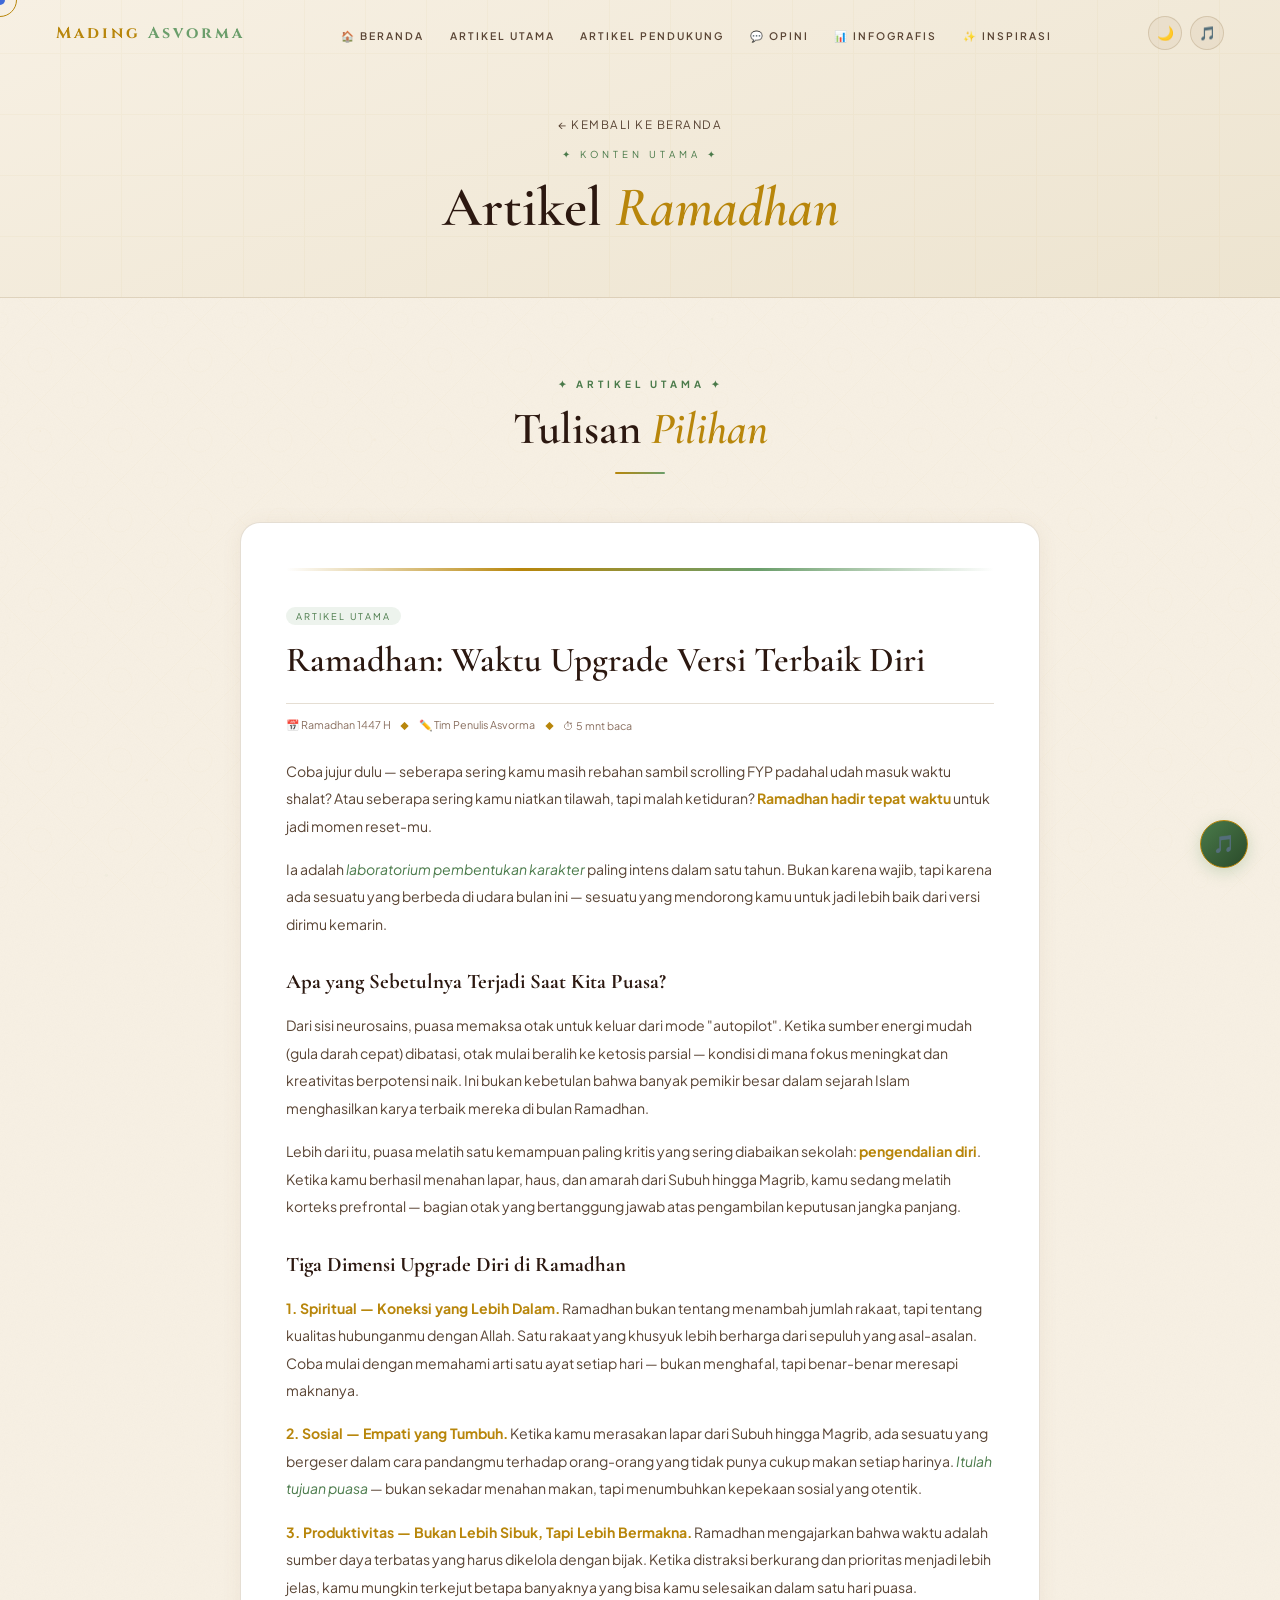
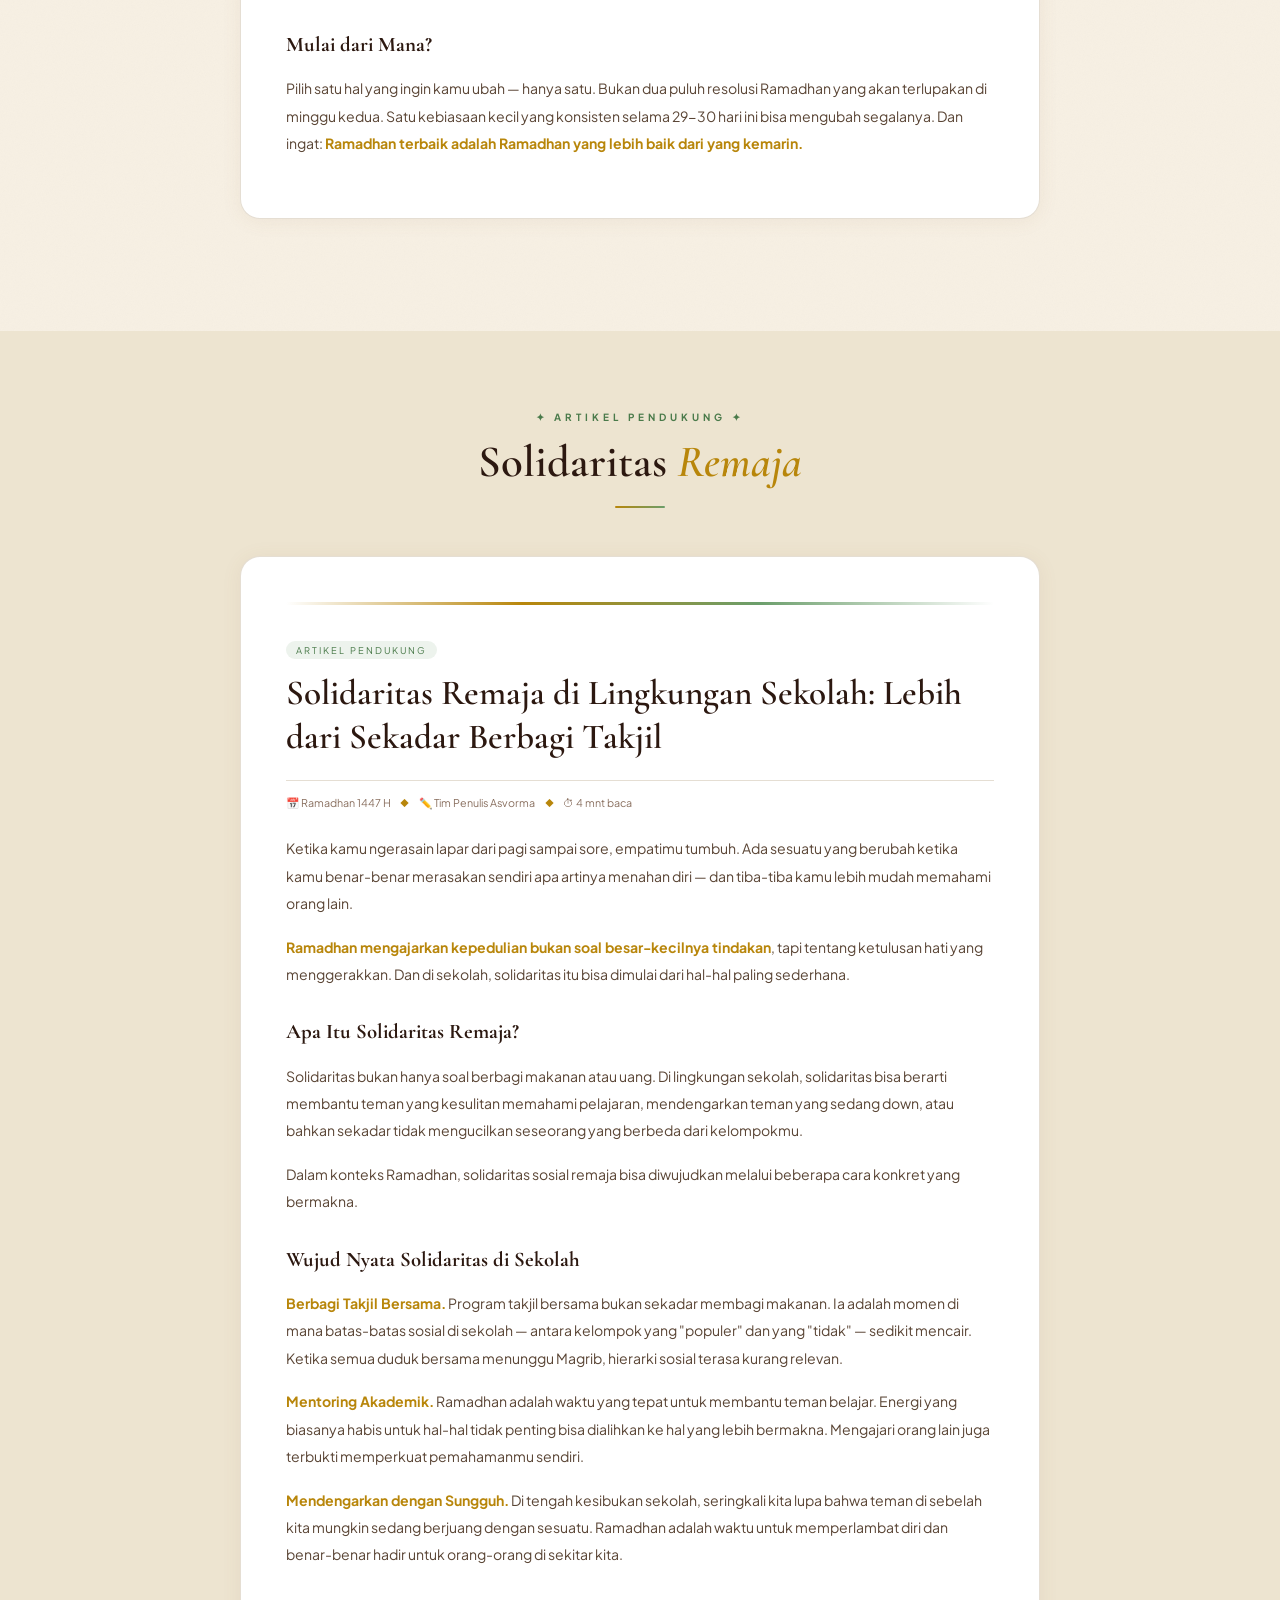
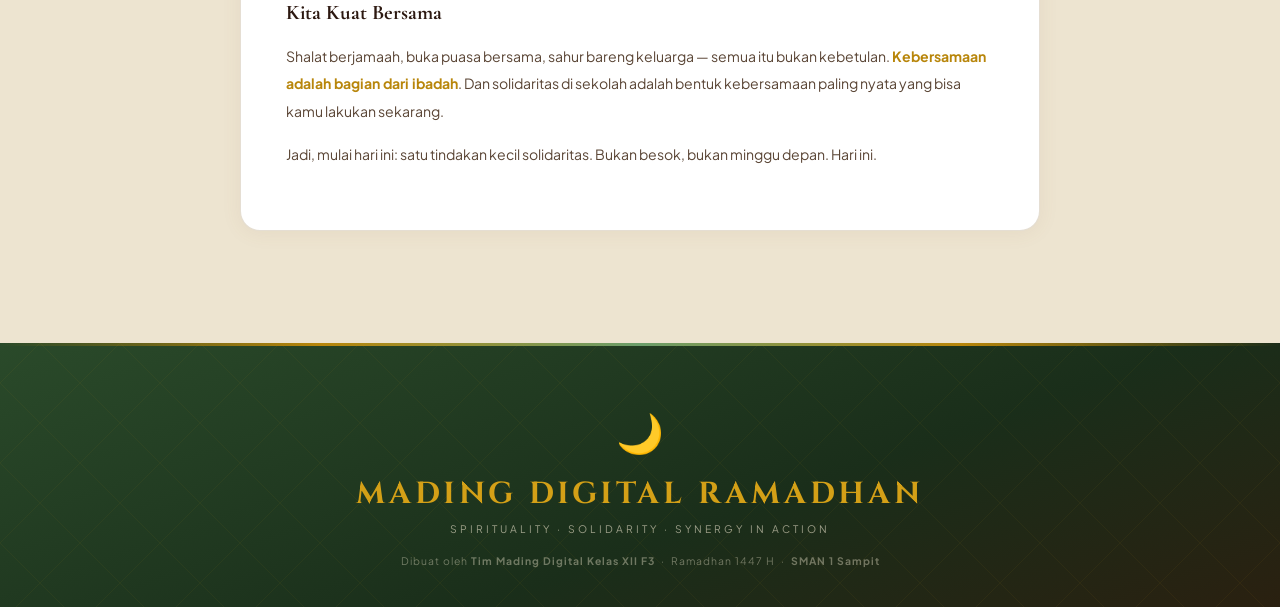
==== pages/artikel.html @ b428a741 "first commit" ====
<!DOCTYPE html>
<html lang="id" data-theme="light">
<head>
  <meta charset="UTF-8"/>
  <meta name="viewport" content="width=device-width, initial-scale=1.0"/>
  <title>Artikel — Mading Digital Ramadhan 1447 H</title>
  <link rel="preconnect" href="https://fonts.googleapis.com">
  <link href="https://fonts.googleapis.com/css2?family=Cormorant+Garamond:ital,wght@0,300;0,400;0,600;0,700;1,300;1,400&family=Cinzel:wght@400;600;700&family=Plus+Jakarta+Sans:wght@300;400;500;600;700;800&family=Scheherazade+New:wght@400;700&display=swap" rel="stylesheet">
  <link rel="stylesheet" href="../assets/css/style.css">
</head>
<body>

<div id="progress-bar"></div>
<div class="cursor" id="cursor"></div>
<div class="cursor-ring" id="cursorRing"></div>
<canvas id="bg-canvas"></canvas>
<div id="pattern-overlay"></div>

<!-- NAVBAR -->
<nav id="navbar">
  <a href="../index.html" class="nav-logo">Mading<span> Asvorma</span></a>
  <ul class="nav-links" id="navLinks">
    <li><a href="../index.html">🏠 Beranda</a></li>
    <li><a href="#artikel-utama">Artikel Utama</a></li>
    <li><a href="#pendukung">Artikel Pendukung</a></li>
    <li><a href="opini.html">💬 Opini</a></li>
    <li><a href="infografis-karya.html">📊 Infografis</a></li>
    <li><a href="inspirasi.html">✨ Inspirasi</a></li>
  </ul>
  <div class="nav-right">
    <button class="nav-btn" id="themeBtn" title="Toggle tema">🌙</button>
    <button class="nav-btn" id="audioNavBtn" title="Toggle audio">🎵</button>
    <button class="ham" id="hamBtn" title="Menu" aria-label="Toggle menu">
      <span></span><span></span><span></span>
    </button>
  </div>
</nav>

<!-- PAGE HERO -->
<div class="page-hero">
  <div class="page-hero-geo"></div>
  <a class="back-btn rv" href="../index.html">← Kembali ke Beranda</a>
  <span class="page-hero-tag">✦ Konten Utama ✦</span>
  <h1 class="page-hero-title">Artikel <em>Ramadhan</em></h1>
</div>

<!-- ARTIKEL UTAMA -->
<section id="artikel-utama">
  <div class="sc">
    <div class="sh rv"><span class="se">✦ Artikel Utama ✦</span><h2 class="st">Tulisan <em>Pilihan</em></h2><div class="sl2"></div></div>
    <div class="art-full rv">
      <span class="art-tag">Artikel Utama</span>
      <h2>Ramadhan: Waktu Upgrade Versi Terbaik Diri</h2>
      <div class="art-meta">
        <span>📅 Ramadhan 1447 H</span>
        <span class="dot">◆</span>
        <span>✏️ Tim Penulis Asvorma</span>
        <span class="dot">◆</span>
        <span>⏱ 5 mnt baca</span>
      </div>
      <div class="art-content">
        <p>Coba jujur dulu — seberapa sering kamu masih rebahan sambil scrolling FYP padahal udah masuk waktu shalat? Atau seberapa sering kamu niatkan tilawah, tapi malah ketiduran? <strong>Ramadhan hadir tepat waktu</strong> untuk jadi momen reset-mu.</p>
        <p>Ia adalah <em>laboratorium pembentukan karakter</em> paling intens dalam satu tahun. Bukan karena wajib, tapi karena ada sesuatu yang berbeda di udara bulan ini — sesuatu yang mendorong kamu untuk jadi lebih baik dari versi dirimu kemarin.</p>
        <h3>Apa yang Sebetulnya Terjadi Saat Kita Puasa?</h3>
        <p>Dari sisi neurosains, puasa memaksa otak untuk keluar dari mode "autopilot". Ketika sumber energi mudah (gula darah cepat) dibatasi, otak mulai beralih ke ketosis parsial — kondisi di mana fokus meningkat dan kreativitas berpotensi naik. Ini bukan kebetulan bahwa banyak pemikir besar dalam sejarah Islam menghasilkan karya terbaik mereka di bulan Ramadhan.</p>
        <p>Lebih dari itu, puasa melatih satu kemampuan paling kritis yang sering diabaikan sekolah: <strong>pengendalian diri</strong>. Ketika kamu berhasil menahan lapar, haus, dan amarah dari Subuh hingga Magrib, kamu sedang melatih korteks prefrontal — bagian otak yang bertanggung jawab atas pengambilan keputusan jangka panjang.</p>
        <h3>Tiga Dimensi Upgrade Diri di Ramadhan</h3>
        <p><strong>1. Spiritual — Koneksi yang Lebih Dalam.</strong> Ramadhan bukan tentang menambah jumlah rakaat, tapi tentang kualitas hubunganmu dengan Allah. Satu rakaat yang khusyuk lebih berharga dari sepuluh yang asal-asalan. Coba mulai dengan memahami arti satu ayat setiap hari — bukan menghafal, tapi benar-benar meresapi maknanya.</p>
        <p><strong>2. Sosial — Empati yang Tumbuh.</strong> Ketika kamu merasakan lapar dari Subuh hingga Magrib, ada sesuatu yang bergeser dalam cara pandangmu terhadap orang-orang yang tidak punya cukup makan setiap harinya. <em>Itulah tujuan puasa</em> — bukan sekadar menahan makan, tapi menumbuhkan kepekaan sosial yang otentik.</p>
        <p><strong>3. Produktivitas — Bukan Lebih Sibuk, Tapi Lebih Bermakna.</strong> Ramadhan mengajarkan bahwa waktu adalah sumber daya terbatas yang harus dikelola dengan bijak. Ketika distraksi berkurang dan prioritas menjadi lebih jelas, kamu mungkin terkejut betapa banyaknya yang bisa kamu selesaikan dalam satu hari puasa.</p>
        <h3>Mulai dari Mana?</h3>
        <p>Pilih satu hal yang ingin kamu ubah — hanya satu. Bukan dua puluh resolusi Ramadhan yang akan terlupakan di minggu kedua. Satu kebiasaan kecil yang konsisten selama 29-30 hari ini bisa mengubah segalanya. Dan ingat: <strong>Ramadhan terbaik adalah Ramadhan yang lebih baik dari yang kemarin.</strong></p>
      </div>
    </div>
  </div>
</section>

<!-- ARTIKEL PENDUKUNG -->
<section id="pendukung" style="background:var(--bg2);">
  <div class="sc">
    <div class="sh rv"><span class="se">✦ Artikel Pendukung ✦</span><h2 class="st">Solidaritas <em>Remaja</em></h2><div class="sl2"></div></div>
    <div class="art-full rv">
      <span class="art-tag">Artikel Pendukung</span>
      <h2>Solidaritas Remaja di Lingkungan Sekolah: Lebih dari Sekadar Berbagi Takjil</h2>
      <div class="art-meta">
        <span>📅 Ramadhan 1447 H</span>
        <span class="dot">◆</span>
        <span>✏️ Tim Penulis Asvorma</span>
        <span class="dot">◆</span>
        <span>⏱ 4 mnt baca</span>
      </div>
      <div class="art-content">
        <p>Ketika kamu ngerasain lapar dari pagi sampai sore, empatimu tumbuh. Ada sesuatu yang berubah ketika kamu benar-benar merasakan sendiri apa artinya menahan diri — dan tiba-tiba kamu lebih mudah memahami orang lain.</p>
        <p><strong>Ramadhan mengajarkan kepedulian bukan soal besar-kecilnya tindakan</strong>, tapi tentang ketulusan hati yang menggerakkan. Dan di sekolah, solidaritas itu bisa dimulai dari hal-hal paling sederhana.</p>
        <h3>Apa Itu Solidaritas Remaja?</h3>
        <p>Solidaritas bukan hanya soal berbagi makanan atau uang. Di lingkungan sekolah, solidaritas bisa berarti membantu teman yang kesulitan memahami pelajaran, mendengarkan teman yang sedang down, atau bahkan sekadar tidak mengucilkan seseorang yang berbeda dari kelompokmu.</p>
        <p>Dalam konteks Ramadhan, solidaritas sosial remaja bisa diwujudkan melalui beberapa cara konkret yang bermakna.</p>
        <h3>Wujud Nyata Solidaritas di Sekolah</h3>
        <p><strong>Berbagi Takjil Bersama.</strong> Program takjil bersama bukan sekadar membagi makanan. Ia adalah momen di mana batas-batas sosial di sekolah — antara kelompok yang "populer" dan yang "tidak" — sedikit mencair. Ketika semua duduk bersama menunggu Magrib, hierarki sosial terasa kurang relevan.</p>
        <p><strong>Mentoring Akademik.</strong> Ramadhan adalah waktu yang tepat untuk membantu teman belajar. Energi yang biasanya habis untuk hal-hal tidak penting bisa dialihkan ke hal yang lebih bermakna. Mengajari orang lain juga terbukti memperkuat pemahamanmu sendiri.</p>
        <p><strong>Mendengarkan dengan Sungguh.</strong> Di tengah kesibukan sekolah, seringkali kita lupa bahwa teman di sebelah kita mungkin sedang berjuang dengan sesuatu. Ramadhan adalah waktu untuk memperlambat diri dan benar-benar hadir untuk orang-orang di sekitar kita.</p>
        <h3>Kita Kuat Bersama</h3>
        <p>Shalat berjamaah, buka puasa bersama, sahur bareng keluarga — semua itu bukan kebetulan. <strong>Kebersamaan adalah bagian dari ibadah</strong>. Dan solidaritas di sekolah adalah bentuk kebersamaan paling nyata yang bisa kamu lakukan sekarang.</p>
        <p>Jadi, mulai hari ini: satu tindakan kecil solidaritas. Bukan besok, bukan minggu depan. Hari ini.</p>
      </div>
    </div>
  </div>
</section>

<!-- FOOTER -->
<footer>
  <div class="ft-geo"></div>
  <span class="ft-moon">🌙</span>
  <div class="ft-title">MADING DIGITAL RAMADHAN</div>
  <p class="ft-tag">Spirituality · Solidarity · Synergy in Action</p>
  <div class="ft-credits">Dibuat oleh <strong>Tim Mading Digital Kelas XII F3</strong> &nbsp;·&nbsp; Ramadhan 1447 H &nbsp;·&nbsp; <strong>SMAN 1 Sampit</strong></div>
</footer>

<div id="yt-hidden" style="display:none;width:1px;height:1px;position:fixed;bottom:0;left:0;pointer-events:none;"></div>
<button class="afab" id="audioFab" title="Toggle audio">🎵</button>
<script src="../assets/js/main.js"></script>
</body>
</html>
---- assets/css/style.css ----
:root{
      --sage-deep:#2a4a2a;--sage-mid:#4a7a4a;--sage:#6b9e6b;
      --gold:#b8860b;--gold-bright:#d4a017;--gold-light:#e8c85a;
      --bg:#f7f0e3;--bg2:#ede4d0;--bg3:#e0d4bc;
      --surface:rgba(139,107,58,0.07);--surface2:rgba(90,122,90,0.08);
      --text:#2c1810;--text-muted:#5a4535;--text-dim:#8a7060;
      --border:rgba(139,107,58,0.22);
      --gg:0 4px 32px rgba(184,134,11,0.18);
      --gt:0 4px 32px rgba(90,122,90,0.18);
      --ease:cubic-bezier(0.16,1,0.3,1);
      /* keep teal vars mapped to sage for compatibility */
      --teal-deep:#2a4a2a;--teal-mid:#4a7a4a;--teal:#6b9e6b;
    }
    [data-theme="dark"]{
      --sage-deep:#0a2e35;--sage-mid:#0d6e78;--sage:#14b8a6;
      --gold:#c9a84c;--gold-bright:#f0c040;--gold-light:#f0c040;
      --bg:#050e12;--bg2:#081419;--bg3:#0d1f24;
      --surface:rgba(13,110,120,0.08);--surface2:rgba(201,168,76,0.07);
      --text:#e8f4f5;--text-muted:#7ab8c0;--text-dim:#4a8a94;
      --border:rgba(201,168,76,0.18);
      --gg:0 0 40px rgba(201,168,76,0.25);
      --gt:0 0 40px rgba(20,184,166,0.25);
      --teal-deep:#0a2e35;--teal-mid:#0d6e78;--teal:#14b8a6;
    }
    *,*::before,*::after{margin:0;padding:0;box-sizing:border-box;}
    html{scroll-behavior:smooth;}
    body{
      font-family:'Plus Jakarta Sans',sans-serif;
      background:var(--bg);
      color:var(--text);
      overflow-x:hidden;
      transition:background .4s,color .4s;
      cursor:none;
      background-image:
        url("data:image/svg+xml,%3Csvg xmlns='http://www.w3.org/2000/svg' width='400' height='400'%3E%3Cfilter id='n'%3E%3CfeTurbulence type='fractalNoise' baseFrequency='0.9' numOctaves='4' stitchTiles='stitch'/%3E%3CfeColorMatrix type='saturate' values='0'/%3E%3C/filter%3E%3Crect width='400' height='400' filter='url(%23n)' opacity='0.035'/%3E%3C/svg%3E");
    }
    [data-theme="dark"] body{
      background-image: url("data:image/svg+xml,%3Csvg xmlns='http://www.w3.org/2000/svg' width='400' height='400'%3E%3Cfilter id='n'%3E%3CfeTurbulence type='fractalNoise' baseFrequency='0.9' numOctaves='4' stitchTiles='stitch'/%3E%3CfeColorMatrix type='saturate' values='0'/%3E%3C/filter%3E%3Crect width='400' height='400' filter='url(%23n)' opacity='0.025'/%3E%3C/svg%3E");
    }
    ::-webkit-scrollbar{width:5px;}
    ::-webkit-scrollbar-track{background:var(--bg2);}
    ::-webkit-scrollbar-thumb{background:var(--gold);border-radius:3px;}

    /* PROGRESS BAR */
    #progress-bar{position:fixed;top:0;left:0;height:3px;background:linear-gradient(90deg,var(--teal),var(--gold));z-index:10000;width:0%;transition:width .1s;}

    /* HAMBURGER */
    .ham{display:none;flex-direction:column;gap:5px;cursor:pointer;padding:4px;background:none;border:none;}
    .ham span{display:block;width:22px;height:2px;background:var(--gold);border-radius:2px;transition:all .3s;}
    .ham.open span:nth-child(1){transform:translateY(7px) rotate(45deg);}
    .ham.open span:nth-child(2){opacity:0;}
    .ham.open span:nth-child(3){transform:translateY(-7px) rotate(-45deg);}
    @media(max-width:900px){
      .nav-links{display:none;position:fixed;top:60px;left:0;right:0;background:rgba(5,14,18,0.97);backdrop-filter:blur(20px);flex-direction:column;padding:1.5rem;gap:.5rem;border-bottom:1px solid var(--border);z-index:999;}
      .nav-links.open{display:flex;}
      .nav-links a{font-size:.75rem;padding:.5rem 0;border-bottom:1px solid rgba(201,168,76,.08);}
      .ham{display:flex;}
      nav{padding:1rem 1.5rem;}
    }

    /* CURSOR */
    .cursor{position:fixed;width:10px;height:10px;background:var(--gold);border-radius:50%;pointer-events:none;z-index:9999;transform:translate(-50%,-50%);transition:width .3s,height .3s;mix-blend-mode:difference;}
    .cursor-ring{position:fixed;width:34px;height:34px;border:1.5px solid var(--gold);border-radius:50%;pointer-events:none;z-index:9998;transform:translate(-50%,-50%);transition:left .1s ease-out,top .1s ease-out,width .3s,height .3s;}

    /* CANVAS & MOSQUE BG */
    #bg-canvas{position:fixed;top:0;left:0;width:100%;height:100%;pointer-events:none;z-index:0;opacity:.18;}
    [data-theme="dark"] #bg-canvas{opacity:.4;}
    #mosque-bg{position:fixed;inset:0;z-index:0;pointer-events:none;overflow:hidden;}
    #mosque-bg svg{position:absolute;bottom:-2%;left:50%;transform:translateX(-50%);width:120%;min-width:1000px;opacity:.06;filter:blur(6px) saturate(.4);}
    [data-theme="dark"] #mosque-bg svg{opacity:.07;filter:blur(10px) saturate(.5);}

    /* ISLAMIC PATTERN OVERLAY */
    #pattern-overlay{position:fixed;inset:0;z-index:0;pointer-events:none;opacity:.025;background-image:url("data:image/svg+xml,%3Csvg xmlns='http://www.w3.org/2000/svg' width='80' height='80'%3E%3Cpath d='M40 0 L80 40 L40 80 L0 40Z' fill='none' stroke='%23b8860b' stroke-width='.8'/%3E%3Ccircle cx='40' cy='40' r='12' fill='none' stroke='%23b8860b' stroke-width='.6'/%3E%3Ccircle cx='0' cy='0' r='8' fill='none' stroke='%23b8860b' stroke-width='.5'/%3E%3Ccircle cx='80' cy='0' r='8' fill='none' stroke='%23b8860b' stroke-width='.5'/%3E%3Ccircle cx='0' cy='80' r='8' fill='none' stroke='%23b8860b' stroke-width='.5'/%3E%3Ccircle cx='80' cy='80' r='8' fill='none' stroke='%23b8860b' stroke-width='.5'/%3E%3C/svg%3E");}
    [data-theme="dark"] #pattern-overlay{opacity:.015;}

    /* NAV */
    nav{position:fixed;top:0;width:100%;z-index:1000;padding:1rem 3.5rem;display:flex;align-items:center;justify-content:space-between;transition:all .4s;border-bottom:1px solid transparent;}
    nav.scrolled{background:rgba(247,240,227,0.94);backdrop-filter:blur(20px);border-bottom-color:var(--border);box-shadow:0 2px 20px rgba(139,107,58,0.1);}
    [data-theme="dark"] nav.scrolled{background:rgba(5,14,18,0.92);box-shadow:none;}
    .nav-logo{font-family:'Cinzel',serif;font-size:1rem;font-weight:700;color:var(--gold);letter-spacing:3px;text-decoration:none;}
    .nav-logo span{color:var(--teal);}
    .nav-links{display:flex;gap:1.6rem;list-style:none;}
    .nav-links a{font-size:.65rem;font-weight:600;letter-spacing:2px;text-transform:uppercase;text-decoration:none;color:var(--text-muted);transition:color .3s;position:relative;}
    .nav-links a::after{content:'';position:absolute;bottom:-3px;left:0;width:0;height:1px;background:var(--gold);transition:width .3s;}
    .nav-links a:hover{color:var(--gold);}
    .nav-links a:hover::after{width:100%;}
    .nav-right{display:flex;gap:.5rem;}
    .nav-btn{background:var(--surface);border:1px solid var(--border);color:var(--text-muted);cursor:pointer;width:34px;height:34px;border-radius:50%;display:flex;align-items:center;justify-content:center;font-size:.85rem;transition:all .3s;}
    .nav-btn:hover{color:var(--gold);border-color:var(--gold);box-shadow:var(--gg);}

    /* HERO */
    #hero{position:relative;min-height:100vh;display:flex;align-items:center;justify-content:center;overflow:hidden;z-index:1;background:linear-gradient(160deg,#f7f0e3 0%,#f0e5cc 40%,#e8d8b8 100%);}
    [data-theme="dark"] #hero{background:none;}
    .geo-bg{position:absolute;inset:0;opacity:.04;background-image:repeating-linear-gradient(0deg,transparent,transparent 60px,var(--gold) 60px,var(--gold) 61px),repeating-linear-gradient(90deg,transparent,transparent 60px,var(--gold) 60px,var(--gold) 61px),repeating-linear-gradient(45deg,transparent,transparent 42px,var(--sage) 42px,var(--sage) 43px),repeating-linear-gradient(-45deg,transparent,transparent 42px,var(--sage) 42px,var(--sage) 43px);}
    .geo-ov{position:absolute;inset:0;background:radial-gradient(ellipse 80% 80% at 50% 50%,transparent 40%,var(--bg) 100%);}
    /* warm star-like bokeh for hero */
    .hero-glow{position:absolute;inset:0;background:radial-gradient(ellipse 60% 50% at 20% 30%,rgba(212,160,23,.08),transparent 60%),radial-gradient(ellipse 50% 60% at 80% 70%,rgba(107,158,107,.1),transparent 60%);}
    .lnt{position:absolute;pointer-events:none;animation:floatL 8s ease-in-out infinite;}
    .lnt:nth-child(1){left:6%;top:12%;}
    .lnt:nth-child(2){right:7%;top:16%;animation-delay:-2.5s;}
    .lnt:nth-child(3){left:17%;bottom:20%;animation-delay:-4.5s;scale:.6;}
    .lnt:nth-child(4){right:15%;bottom:26%;animation-delay:-6s;scale:.5;}
    @keyframes floatL{0%,100%{translate:0 0;rotate:-2deg;}50%{translate:0 -20px;rotate:2deg;}}
    .hero-c{text-align:center;position:relative;z-index:2;max-width:900px;padding:0 2rem;}
    .h-bismillah{font-family:'Scheherazade New',serif;font-size:2.4rem;color:var(--gold);opacity:.6;display:block;margin-bottom:1.2rem;animation:fD 1s .1s both;}
    .h-eye{font-size:.65rem;letter-spacing:5px;font-weight:600;text-transform:uppercase;color:var(--teal);margin-bottom:1rem;display:block;animation:fD 1s .25s both;}
    .h-title{font-family:'Cinzel',serif;font-size:clamp(3rem,9vw,7rem);font-weight:700;line-height:1;animation:fD 1s .4s both;display:block;}
    .shimmer{background:linear-gradient(90deg,var(--gold),var(--gold-bright),var(--teal),var(--gold));background-size:200% auto;-webkit-background-clip:text;background-clip:text;-webkit-text-fill-color:transparent;animation:shim 4s linear infinite;}
    @keyframes shim{from{background-position:200% center;}to{background-position:-200% center;}}
    .h-sub{font-family:'Cormorant Garamond',serif;font-style:italic;font-size:clamp(1rem,2.2vw,1.6rem);color:var(--text-muted);margin:1rem 0 1.6rem;animation:fD 1s .6s both;}
    .h-div{width:60px;height:1px;background:var(--gold);margin:0 auto 1.6rem;position:relative;animation:expW 1s .8s both;}
    .h-div::before,.h-div::after{content:'◆';position:absolute;top:50%;transform:translateY(-50%);color:var(--gold);font-size:.4rem;}
    .h-div::before{right:100%;margin-right:6px;}
    .h-div::after{left:100%;margin-left:6px;}
    @keyframes expW{from{width:0;}to{width:60px;}}
    .cd{display:flex;gap:1.2rem;justify-content:center;animation:fU 1s 1s both;}
    .cd-item{text-align:center;background:var(--surface);border:1px solid var(--border);border-radius:12px;padding:.9rem 1.4rem;min-width:76px;position:relative;overflow:hidden;transition:all .3s;}
    .cd-item::before{content:'';position:absolute;top:0;left:0;right:0;height:2px;background:linear-gradient(90deg,transparent,var(--gold),transparent);}
    .cd-item:hover{border-color:var(--gold);box-shadow:var(--gg);transform:translateY(-3px);}
    .cd-n{font-family:'Cinzel',serif;font-size:2rem;font-weight:700;color:var(--gold);display:block;line-height:1;}
    .cd-l{font-size:.55rem;letter-spacing:2px;text-transform:uppercase;color:var(--text-muted);margin-top:.3rem;display:block;}
    .scroll-h{position:absolute;bottom:2rem;left:50%;transform:translateX(-50%);display:flex;flex-direction:column;align-items:center;gap:.4rem;color:var(--text-dim);font-size:.55rem;letter-spacing:3px;text-transform:uppercase;animation:pulse 2.5s infinite;}
    .sl-line{width:1px;height:44px;background:linear-gradient(to bottom,var(--gold),transparent);animation:dL 2s infinite;}
    @keyframes dL{0%{transform:scaleY(0);transform-origin:top;}50%{transform:scaleY(1);transform-origin:top;}51%{transform:scaleY(1);transform-origin:bottom;}100%{transform:scaleY(0);transform-origin:bottom;}}
    @keyframes pulse{0%,100%{opacity:1;}50%{opacity:.3;}}

    /* TICKER */
    .ticker-wrap{overflow:hidden;border-top:1px solid var(--border);border-bottom:1px solid var(--border);background:linear-gradient(90deg,var(--bg2),var(--bg3),var(--bg2));padding:.65rem 0;position:relative;z-index:1;}
    .ticker-t{display:flex;gap:3rem;animation:tick 26s linear infinite;white-space:nowrap;}
    .ticker-i{font-size:.65rem;letter-spacing:3px;text-transform:uppercase;color:var(--gold);display:flex;align-items:center;gap:.7rem;}
    .ticker-i::before{content:'✦';color:var(--sage);}
    @keyframes tick{from{transform:translateX(0);}to{transform:translateX(-50%);}}

    /* SECTION BASE */
    section{position:relative;z-index:1;}
    .sc{max-width:1160px;margin:0 auto;padding:5rem 2rem;}
    .sh{text-align:center;margin-bottom:3rem;}
    .se{font-size:.62rem;letter-spacing:4px;text-transform:uppercase;color:var(--sage-mid);display:block;margin-bottom:.8rem;font-weight:700;}
    [data-theme="dark"] .se{color:var(--teal);}
    .st{font-family:'Cormorant Garamond',serif;font-size:clamp(1.8rem,3.5vw,2.8rem);font-weight:600;line-height:1.2;color:var(--text);}
    .st em{color:var(--gold);font-style:italic;}
    .sl2{width:50px;height:2px;background:linear-gradient(90deg,var(--gold),var(--sage));margin:1rem auto 0;border-radius:2px;}

    /* EDITORIAL */
    #editorial{background:var(--bg2);}
    .ed-card{max-width:740px;margin:0 auto;background:white;border:1px solid var(--border);border-radius:20px;padding:2.8rem;position:relative;overflow:hidden;box-shadow:0 4px 32px rgba(139,107,58,0.1);}
    [data-theme="dark"] .ed-card{background:var(--surface);}
    .ed-card::before{content:'';position:absolute;top:0;left:0;right:0;height:3px;background:linear-gradient(90deg,transparent,var(--gold),var(--sage),transparent);}
    .ed-arabic{font-family:'Scheherazade New',serif;font-size:1.9rem;color:var(--gold);opacity:.65;text-align:center;display:block;margin-bottom:1.4rem;}
    .ed-body{font-family:'Cormorant Garamond',serif;font-size:1.15rem;font-style:italic;line-height:1.9;color:var(--text-muted);text-align:center;}
    .ed-body strong{color:var(--gold);font-style:normal;}
    .ed-body em{color:var(--sage-mid);font-style:normal;}
    [data-theme="dark"] .ed-body em{color:var(--teal);}
    .ed-sig{text-align:right;margin-top:1.6rem;padding-top:1.1rem;border-top:1px solid var(--border);}
    .ed-sig span{font-size:.68rem;letter-spacing:2px;text-transform:uppercase;color:var(--text-dim);}
    .ed-sig strong{display:block;color:var(--gold);font-family:'Cinzel',serif;font-size:.82rem;margin-top:.3rem;}

    /* ARTICLES */
    #articles{background:var(--bg);}
    .art-layout{display:grid;grid-template-columns:1.6fr 1fr;gap:2rem;}
    .art-main{background:white;border:1px solid var(--border);border-radius:18px;overflow:hidden;transition:all .4s;cursor:pointer;box-shadow:0 2px 16px rgba(139,107,58,0.08);}
    [data-theme="dark"] .art-main{background:var(--surface);}
    .art-main:hover{border-color:var(--gold);box-shadow:var(--gg);transform:translateY(-5px);}
    .art-thumb{width:100%;aspect-ratio:16/8;background:linear-gradient(135deg,var(--bg2),var(--bg3));display:flex;align-items:center;justify-content:center;position:relative;overflow:hidden;}
    [data-theme="dark"] .art-thumb{background:var(--bg3);}
    .art-icon{font-size:4.5rem;filter:drop-shadow(0 0 20px rgba(184,134,11,.3));position:relative;z-index:1;}
    .art-glow{position:absolute;inset:0;}
    .art-body{padding:1.8rem;}
    .art-tag{font-size:.58rem;letter-spacing:2px;text-transform:uppercase;color:var(--sage-mid);background:rgba(107,158,107,.12);padding:3px 10px;border-radius:20px;width:fit-content;margin-bottom:.7rem;display:block;}
    [data-theme="dark"] .art-tag{color:var(--teal);background:rgba(20,184,166,.1);}
    .art-title{font-family:'Cormorant Garamond',serif;font-size:clamp(1.2rem,2vw,1.7rem);font-weight:600;color:var(--text);line-height:1.3;margin-bottom:.7rem;}
    .art-txt{font-size:.85rem;color:var(--text-muted);line-height:1.85;}
    .art-txt p{margin-bottom:.7rem;}
    .art-txt strong{color:var(--gold);}
    .art-txt em{color:var(--sage-mid);font-style:normal;}
    [data-theme="dark"] .art-txt em{color:var(--teal);}
    .art-meta{display:flex;gap:.7rem;align-items:center;margin-top:1.3rem;padding-top:.9rem;border-top:1px solid var(--border);font-size:.67rem;color:var(--text-dim);flex-wrap:wrap;}
    .dot{color:var(--gold);}
    .read-btn{display:inline-flex;align-items:center;gap:.4rem;color:var(--gold);font-size:.78rem;font-weight:700;margin-top:.9rem;cursor:pointer;background:none;border:none;padding:0;transition:gap .3s;}
    .read-btn:hover{gap:.7rem;}
    .art-side{display:flex;flex-direction:column;gap:1.4rem;}
    .art-card-s{background:white;border:1px solid var(--border);border-radius:18px;overflow:hidden;transition:all .4s;cursor:pointer;box-shadow:0 2px 12px rgba(139,107,58,0.07);}
    [data-theme="dark"] .art-card-s{background:var(--surface);}
    .art-card-s:hover{border-color:var(--gold);box-shadow:var(--gg);transform:translateY(-4px);}
    .art-s-thumb{width:100%;aspect-ratio:16/7;background:linear-gradient(135deg,var(--bg2),var(--bg3));display:flex;align-items:center;justify-content:center;position:relative;overflow:hidden;}
    [data-theme="dark"] .art-s-thumb{background:var(--bg3);}
    .art-s-body{padding:1.3rem;}
    .art-s-title{font-family:'Cormorant Garamond',serif;font-size:1.15rem;font-weight:600;color:var(--text);line-height:1.3;margin-bottom:.5rem;}
    .art-s-exc{font-size:.78rem;color:var(--text-muted);line-height:1.7;}

    /* MODAL */
    .mo{position:fixed;inset:0;background:rgba(44,24,16,0.6);z-index:2000;display:flex;align-items:center;justify-content:center;padding:2rem;opacity:0;pointer-events:none;transition:opacity .4s;backdrop-filter:blur(10px);}
    [data-theme="dark"] .mo{background:rgba(0,0,0,.88);}
    .mo.open{opacity:1;pointer-events:all;}
    .mo-box{background:white;border:1px solid var(--border);border-radius:20px;max-width:740px;width:100%;max-height:88vh;overflow-y:auto;padding:2.5rem;transform:translateY(30px);transition:transform .4s var(--ease);box-shadow:0 20px 60px rgba(139,107,58,0.2);}
    [data-theme="dark"] .mo-box{background:var(--bg2);}
    .mo.open .mo-box{transform:translateY(0);}
    .mo-close{float:right;background:var(--surface2);border:1px solid var(--border);color:var(--gold);cursor:pointer;width:34px;height:34px;border-radius:50%;display:flex;align-items:center;justify-content:center;font-size:.95rem;transition:all .3s;}
    .mo-close:hover{background:var(--gold);color:white;}
    .mo-tag{font-size:.58rem;letter-spacing:2px;text-transform:uppercase;color:var(--sage-mid);background:rgba(107,158,107,.12);padding:3px 10px;border-radius:20px;display:inline-block;margin-bottom:.9rem;}
    [data-theme="dark"] .mo-tag{color:var(--teal);background:rgba(20,184,166,.1);}
    .mo-title{font-family:'Cormorant Garamond',serif;font-size:clamp(1.3rem,2.4vw,1.9rem);font-weight:600;color:var(--text);line-height:1.3;margin-bottom:1rem;}
    .mo-div{width:36px;height:1px;background:var(--gold);margin:0 0 1rem;}
    .mo-body{font-size:.88rem;color:var(--text-muted);line-height:1.9;}
    .mo-body p{margin-bottom:.9rem;}
    .mo-body strong{color:var(--gold);}
    .mo-body em{color:var(--sage-mid);font-style:normal;}
    [data-theme="dark"] .mo-body em{color:var(--teal);}
    .mo-body h3{font-family:'Cormorant Garamond',serif;font-size:1.15rem;color:var(--text);margin:1.3rem 0 .5rem;}
    .mo-meta{font-size:.67rem;color:var(--text-dim);padding-top:1rem;border-top:1px solid var(--border);margin-top:1rem;}

    /* QUOTES */
    #quotes{background:linear-gradient(160deg,var(--bg3),var(--bg2));}
    [data-theme="dark"] #quotes{background:var(--bg2);}
    .q-wrap{max-width:780px;margin:0 auto;position:relative;min-height:250px;}
    .q-slide{position:absolute;inset:0;display:flex;flex-direction:column;align-items:center;justify-content:center;text-align:center;padding:1rem;opacity:0;transform:translateY(16px);transition:all .6s var(--ease);pointer-events:none;}
    .q-slide.active{opacity:1;transform:translateY(0);pointer-events:all;}
    .q-ar{font-family:'Scheherazade New',serif;font-size:1.9rem;color:var(--gold);opacity:.7;margin-bottom:1rem;display:block;}
    .q-txt{font-family:'Cormorant Garamond',serif;font-size:clamp(1.2rem,2.3vw,1.8rem);font-style:italic;font-weight:300;color:var(--text);line-height:1.6;margin-bottom:1rem;}
    .q-txt .hl{color:var(--gold);font-weight:600;}
    .q-src{font-size:.65rem;letter-spacing:2px;text-transform:uppercase;color:var(--text-muted);}
    .q-nav{display:flex;justify-content:center;gap:.6rem;margin-top:2.2rem;}
    .q-dot{width:8px;height:8px;border-radius:50%;background:var(--border);border:none;cursor:pointer;transition:all .3s;}
    .q-dot.active{background:var(--gold);width:20px;border-radius:4px;}

    /* INFOGRAFIS */
    #infografis{background:var(--bg);}
    .info-layout{display:grid;grid-template-columns:1fr 1.2fr;gap:2.5rem;align-items:start;}
    .info-img-wrap{border-radius:18px;overflow:hidden;border:1px solid var(--border);box-shadow:0 8px 32px rgba(139,107,58,0.15);transition:all .4s;}
    .info-img-wrap:hover{transform:translateY(-4px);box-shadow:0 20px 60px rgba(107,158,107,.2);}
    .info-img-wrap img{width:100%;display:block;}
    .info-right{display:flex;flex-direction:column;gap:1.2rem;}
    .info-label-main{font-size:.62rem;letter-spacing:3px;text-transform:uppercase;color:var(--sage-mid);display:block;margin-bottom:.3rem;font-weight:700;}
    [data-theme="dark"] .info-label-main{color:var(--teal);}
    .info-title-main{font-family:'Cormorant Garamond',serif;font-size:clamp(1.4rem,2.5vw,2.2rem);font-weight:600;color:var(--text);line-height:1.3;margin-bottom:1rem;}
    .info-title-main em{color:var(--gold);font-style:italic;}
    .info-point{background:white;border:1px solid var(--border);border-radius:14px;padding:1.2rem 1.4rem;display:flex;gap:1rem;align-items:flex-start;transition:all .3s;box-shadow:0 2px 8px rgba(139,107,58,0.06);}
    [data-theme="dark"] .info-point{background:var(--surface);}
    .info-point:hover{border-color:var(--sage);transform:translateX(4px);}
    .info-point-num{font-family:'Cinzel',serif;font-size:1.4rem;font-weight:700;color:var(--gold);line-height:1;flex-shrink:0;width:2rem;text-align:center;}
    .info-point-title{font-weight:700;font-size:.85rem;color:var(--text);margin-bottom:.3rem;}
    .info-point-desc{font-size:.78rem;color:var(--text-muted);line-height:1.6;}
    .info-stats{display:grid;grid-template-columns:1fr 1fr;gap:.8rem;margin-top:.5rem;}
    .i-stat{background:var(--bg2);border:1px solid var(--border);border-radius:12px;padding:1rem;text-align:center;transition:all .3s;}
    .i-stat:hover{border-color:var(--gold);transform:translateY(-2px);}
    .i-stat-n{font-family:'Cinzel',serif;font-size:1.6rem;font-weight:700;color:var(--gold);display:block;line-height:1;}
    .i-stat-l{font-size:.7rem;color:var(--text-muted);line-height:1.4;margin-top:.3rem;}
    .i-stat-bar{width:100%;height:3px;background:var(--bg3);border-radius:2px;margin:.6rem 0 0;overflow:hidden;}
    .i-stat-fill{height:100%;border-radius:2px;background:linear-gradient(90deg,var(--sage),var(--gold));width:0;transition:width 1.5s var(--ease);}


    /* ===== DATA VIZ ===== */
    #dataviz{background:var(--bg2);}
    .dv-intro{max-width:580px;margin:0 auto 2.5rem;text-align:center;font-size:.86rem;color:var(--text-muted);line-height:1.8;}
    .dv-grid{display:grid;grid-template-columns:1fr 1fr;gap:1.8rem;}
    .dv-card{background:white;border:1px solid var(--border);border-radius:20px;padding:1.8rem;overflow:hidden;position:relative;transition:border-color .3s;box-shadow:0 2px 12px rgba(139,107,58,0.07);}
    [data-theme="dark"] .dv-card{background:var(--surface);}
    .dv-card:hover{border-color:rgba(184,134,11,.4);}
    .dv-card::before{content:'';position:absolute;top:0;left:0;right:0;height:2px;background:linear-gradient(90deg,var(--sage),var(--gold));}
    .dv-card.full{grid-column:1/-1;}
    .dv-card-title{font-family:'Cormorant Garamond',serif;font-size:1.1rem;font-weight:600;color:var(--text);margin-bottom:.2rem;}
    .dv-card-sub{font-size:.64rem;color:var(--text-dim);letter-spacing:.5px;margin-bottom:1.4rem;}
    /* RADIAL */
    .radial-row{display:flex;gap:1.2rem;justify-content:center;flex-wrap:wrap;}
    .radial-item{display:flex;flex-direction:column;align-items:center;gap:.6rem;}
    .radial-outer{position:relative;width:96px;height:96px;}
    .radial-svg{transform:rotate(-90deg);}
    .radial-track{fill:none;stroke:var(--bg3);stroke-width:9;}
    .radial-prog{fill:none;stroke-width:9;stroke-linecap:round;stroke-dasharray:239;stroke-dashoffset:239;transition:stroke-dashoffset 2s var(--ease);}
    .radial-prog.rg{stroke:url(#rg1);}
    .radial-prog.rt{stroke:url(#rg2);}
    .radial-prog.rm{stroke:url(#rg3);}
    .radial-center{position:absolute;inset:0;display:flex;flex-direction:column;align-items:center;justify-content:center;}
    .radial-pct{font-family:'Cinzel',serif;font-size:1.05rem;font-weight:700;color:var(--gold);line-height:1;}
    .radial-ico{font-size:.9rem;margin-top:1px;}
    .radial-lbl{font-size:.66rem;color:var(--text-muted);text-align:center;max-width:88px;line-height:1.4;}
    /* HBARS */
    .hbar-list{display:flex;flex-direction:column;gap:1rem;}
    .hbar-top{display:flex;justify-content:space-between;align-items:center;margin-bottom:.35rem;}
    .hbar-name{font-size:.77rem;color:var(--text-muted);}
    .hbar-val{font-family:'Cinzel',serif;font-size:.78rem;font-weight:700;color:var(--gold);}
    .hbar-track{height:9px;background:var(--bg3);border-radius:5px;overflow:hidden;}
    .hbar-fill{height:100%;border-radius:5px;width:0;transition:width 1.8s var(--ease);}
    .hb1{background:linear-gradient(90deg,#14b8a6,#f0c040);}
    .hb2{background:linear-gradient(90deg,#c9a84c,#f0c040);}
    .hb3{background:linear-gradient(90deg,#0d6e78,#14b8a6);}
    .hb4{background:linear-gradient(90deg,#c9a84c,#14b8a6);}
    .hb5{background:linear-gradient(90deg,#f0c040,#c9a84c);}
    /* BUBBLES */
    .bub-area{display:flex;align-items:flex-end;justify-content:space-around;height:130px;padding-bottom:.5rem;}
    .bub-col{display:flex;flex-direction:column;align-items:center;gap:.5rem;}
    .bub{border-radius:50%;display:flex;align-items:center;justify-content:center;font-family:'Cinzel',serif;font-weight:700;color:var(--bg);font-size:.7rem;cursor:default;scale:0;transition:scale 1s var(--ease);}
    .bub.show{scale:1;}
    .bub:hover{filter:brightness(1.15);}
    .b1{background:radial-gradient(circle at 35% 35%,#f0c040,#c9a84c);}
    .b2{background:radial-gradient(circle at 35% 35%,#5eead4,#14b8a6);}
    .b3{background:radial-gradient(circle at 35% 35%,#f0c040,#c9a84c);}
    .b4{background:radial-gradient(circle at 35% 35%,#14b8a6,#0d6e78);}
    .b5{background:radial-gradient(circle at 35% 35%,#f0c040,#0d6e78);}
    .bub-lbl{font-size:.6rem;color:var(--text-muted);text-align:center;max-width:60px;line-height:1.3;}
    /* TIMELINE */
    .tl-wrap{position:relative;padding-left:2rem;}
    .tl-wrap::before{content:'';position:absolute;left:.7rem;top:.5rem;bottom:.5rem;width:2px;background:linear-gradient(to bottom,var(--teal),var(--gold),transparent);}
    .tl-row{position:relative;margin-bottom:1.15rem;}
    .tl-row:last-child{margin-bottom:0;}
    .tl-dot{position:absolute;left:-1.55rem;top:.3rem;width:14px;height:14px;border-radius:50%;border:2px solid var(--gold);background:var(--bg);transition:all .3s;}
    .tl-row:hover .tl-dot{background:var(--gold);box-shadow:0 0 12px rgba(201,168,76,.5);}
    .tl-badge{font-family:'Cinzel',serif;font-size:.6rem;color:var(--teal);letter-spacing:1px;display:block;margin-bottom:.2rem;}
    .tl-text{font-size:.78rem;color:var(--text-muted);line-height:1.5;}
    .tl-text strong{color:var(--text);}
    @media(max-width:960px){.dv-grid{grid-template-columns:1fr;}.dv-card.full{grid-column:1;}}

    /* JADWAL IMSAKIYAH */
    #jadwal{background:var(--bg2);}
    .jadwal-wrap{max-width:820px;margin:0 auto;}
    .jadwal-head{background:linear-gradient(135deg,var(--teal-deep),var(--bg3));border:1px solid var(--border);border-radius:18px 18px 0 0;padding:1.6rem 2rem;display:flex;align-items:center;justify-content:space-between;flex-wrap:wrap;gap:1rem;}
    .jadwal-city{display:flex;align-items:center;gap:.8rem;}
    .jadwal-city-ico{font-size:1.8rem;}
    .jadwal-city-name{font-family:'Cinzel',serif;font-size:1rem;font-weight:700;color:var(--gold);letter-spacing:2px;display:block;}
    .jadwal-city-sub{font-size:.65rem;color:var(--text-muted);letter-spacing:1px;text-transform:uppercase;}
    .jadwal-date-nav{display:flex;align-items:center;gap:.8rem;}
    .jadwal-nav-btn{background:var(--surface2);border:1px solid var(--border);color:var(--gold);cursor:pointer;width:32px;height:32px;border-radius:50%;display:flex;align-items:center;justify-content:center;font-size:.8rem;transition:all .3s;}
    .jadwal-nav-btn:hover{background:var(--gold);color:var(--bg);}
    .jadwal-date-label{font-family:'Cinzel',serif;font-size:.82rem;color:var(--text);letter-spacing:1px;text-align:center;min-width:120px;}
    .jadwal-body{background:var(--surface);border:1px solid var(--border);border-top:none;}
    .jadwal-row{display:grid;grid-template-columns:1fr auto;align-items:center;padding:1rem 2rem;border-bottom:1px solid rgba(201,168,76,.08);transition:background .2s;}
    .jadwal-row:last-child{border-bottom:none;}
    .jadwal-row:hover{background:var(--surface2);}
    .jadwal-row.highlight{background:rgba(20,184,166,.08);border-left:3px solid var(--teal);}
    .jadwal-name{display:flex;align-items:center;gap:.8rem;}
    .jadwal-ico{font-size:1.2rem;width:2rem;text-align:center;}
    .jadwal-nama{font-size:.82rem;font-weight:600;color:var(--text);}
    .jadwal-keterangan{font-size:.65rem;color:var(--text-dim);}
    .jadwal-time{font-family:'Cinzel',serif;font-size:1.1rem;font-weight:700;color:var(--gold);}
    .jadwal-footer{background:var(--bg3);border:1px solid var(--border);border-top:none;border-radius:0 0 18px 18px;padding:.9rem 2rem;font-size:.65rem;color:var(--text-dim);text-align:center;letter-spacing:.5px;}

    /* TIPS */
    #tips{background:var(--bg);}
    .tips-grid{display:grid;grid-template-columns:repeat(3,1fr);gap:1.4rem;}
    .tip-c{background:white;border:1px solid var(--border);border-radius:16px;padding:1.8rem;transition:all .4s;position:relative;overflow:hidden;box-shadow:0 2px 10px rgba(139,107,58,0.07);}
    [data-theme="dark"] .tip-c{background:var(--surface);}
    .tip-c::before{content:'';position:absolute;top:0;left:0;width:100%;height:3px;background:linear-gradient(90deg,var(--sage),var(--gold));transform:scaleX(0);transform-origin:left;transition:transform .4s;}
    .tip-c:hover::before{transform:scaleX(1);}
    .tip-c:hover{transform:translateY(-5px);box-shadow:var(--gt);border-color:var(--sage);}
    .tip-n{font-family:'Cinzel',serif;font-size:2.5rem;font-weight:700;color:var(--gold);opacity:.12;position:absolute;top:.7rem;right:1rem;line-height:1;}
    .tip-ico{font-size:2rem;margin-bottom:.9rem;display:block;}
    .tip-title{font-family:'Cormorant Garamond',serif;font-size:1.2rem;font-weight:600;color:var(--text);margin-bottom:.6rem;}
    .tip-desc{font-size:.8rem;color:var(--text-muted);line-height:1.75;}

    /* DOA HARIAN */
    #doa{background:var(--bg2);}
    .doa-grid{display:grid;grid-template-columns:repeat(2,1fr);gap:1.4rem;}
    .doa-card{background:white;border:1px solid var(--border);border-radius:16px;padding:1.8rem;transition:all .4s;cursor:pointer;position:relative;overflow:hidden;box-shadow:0 2px 12px rgba(139,107,58,0.08);}
    [data-theme="dark"] .doa-card{background:var(--surface);}
    .doa-card::after{content:'';position:absolute;inset:0;background:radial-gradient(circle at 80% 20%,rgba(184,134,11,.04),transparent 60%);}
    .doa-card:hover{border-color:var(--gold);transform:translateY(-3px);box-shadow:var(--gg);}
    .doa-label{font-size:.58rem;letter-spacing:2px;text-transform:uppercase;color:var(--sage-mid);background:rgba(107,158,107,.12);padding:2px 10px;border-radius:20px;display:inline-block;margin-bottom:.7rem;}
    [data-theme="dark"] .doa-label{color:var(--teal);background:rgba(20,184,166,.1);}
    .doa-title{font-family:'Cormorant Garamond',serif;font-size:1.15rem;font-weight:600;color:var(--text);margin-bottom:.9rem;}
    .doa-arabic{font-family:'Scheherazade New',serif;font-size:1.5rem;color:var(--gold);display:block;text-align:right;direction:rtl;line-height:2;margin-bottom:.8rem;}
    .doa-latin{font-size:.82rem;font-style:italic;color:var(--sage-mid);line-height:1.8;margin-bottom:.7rem;}
    [data-theme="dark"] .doa-latin{color:var(--teal);}
    .doa-divider{width:30px;height:1px;background:var(--gold);margin:.8rem 0;opacity:.5;}
    .doa-arti{font-size:.78rem;color:var(--text-muted);line-height:1.75;}

    /* POSTER / KARYA */
    #karya{background:var(--bg);}
    .karya-note{text-align:center;font-size:.78rem;color:var(--text-dim);margin-bottom:2rem;padding:1rem 1.5rem;background:var(--bg2);border:1px dashed var(--border);border-radius:12px;max-width:600px;margin:0 auto 2rem;}
    .karya-note code{background:var(--bg3);padding:2px 6px;border-radius:4px;font-size:.72rem;color:var(--gold);}
    .poster-grid{display:grid;grid-template-columns:repeat(3,1fr);gap:1.5rem;}
    .poster-card{border-radius:18px;overflow:hidden;border:1px solid var(--border);aspect-ratio:3/4;position:relative;cursor:pointer;transition:all .4s;background:var(--bg2);box-shadow:0 2px 12px rgba(139,107,58,0.1);}
    .poster-card:hover{transform:translateY(-6px);box-shadow:0 16px 40px rgba(139,107,58,0.2);border-color:var(--gold);}
    .poster-img{width:100%;height:100%;object-fit:cover;display:block;}
    .poster-ph{position:absolute;inset:0;display:flex;flex-direction:column;align-items:center;justify-content:center;gap:.5rem;background:linear-gradient(135deg,var(--bg2),var(--bg3));}
    .poster-ph-ico{font-size:2.5rem;opacity:.5;}
    .poster-ph-txt{font-family:'Cinzel',serif;font-size:.75rem;font-weight:600;color:var(--gold);letter-spacing:2px;}
    .poster-ph-who{font-size:.62rem;color:var(--text-dim);}

    /* FOOTER */
    footer{background:linear-gradient(160deg,var(--sage-deep) 0%,#1a2e1a 60%,#2a2010 100%);color:#f0e8d0;padding:4rem 2rem 2.5rem;text-align:center;position:relative;overflow:hidden;}
    footer::before{content:'';position:absolute;inset:0;background:url("data:image/svg+xml,%3Csvg xmlns='http://www.w3.org/2000/svg' width='80' height='80'%3E%3Cpath d='M40 0 L80 40 L40 80 L0 40Z' fill='none' stroke='%23d4a017' stroke-width='.4' opacity='.15'/%3E%3C/svg%3E");}
    .ft-geo{position:absolute;top:0;left:0;right:0;height:3px;background:linear-gradient(90deg,transparent,var(--gold),var(--sage),var(--gold),transparent);}
    .ft-moon{font-size:2.4rem;display:block;margin-bottom:1rem;animation:floatL 6s ease-in-out infinite;}
    .ft-title{font-family:'Cinzel',serif;font-size:clamp(1.1rem,3vw,1.9rem);font-weight:700;color:var(--gold-bright);letter-spacing:4px;margin-bottom:.5rem;}
    .ft-tag{font-size:.65rem;letter-spacing:3px;text-transform:uppercase;color:rgba(240,232,208,.6);margin-bottom:1.2rem;}
    .ft-ar{font-family:'Scheherazade New',serif;font-size:1.6rem;color:var(--gold);display:block;margin-bottom:1rem;opacity:.7;}
    .ft-q{max-width:520px;margin:0 auto 2rem;font-family:'Cormorant Garamond',serif;font-style:italic;font-size:1rem;color:rgba(240,232,208,.8);line-height:1.7;}
    .ft-team{display:flex;flex-direction:column;gap:.6rem;max-width:900px;margin:0 auto 2rem;}
    .f-chip{font-size:.72rem;color:rgba(240,232,208,.7);padding:.5rem 1rem;background:rgba(255,255,255,.06);border:1px solid rgba(212,160,23,.2);border-radius:8px;line-height:1.6;}
    .ft-credits{font-size:.65rem;color:rgba(240,232,208,.4);letter-spacing:1px;}


    /* ARTICLE PHOTO PLACEHOLDER */
    .art-ph-wrap{position:relative;z-index:1;display:flex;flex-direction:column;align-items:center;gap:.5rem;}
    .art-ph-ico{font-size:4rem;filter:drop-shadow(0 0 20px rgba(201,168,76,.4));}
    .art-ph-lbl{font-size:.6rem;letter-spacing:2px;text-transform:uppercase;color:var(--text-dim);background:var(--surface2);border:1px dashed var(--border);padding:3px 10px;border-radius:20px;}

    /* CERPEN / PUISI */
    #cerpen{background:var(--bg);}
    .cerpen-tabs{display:flex;gap:.5rem;justify-content:center;margin-bottom:2rem;}
    .cerpen-tab{background:var(--surface);border:1px solid var(--border);color:var(--text-muted);cursor:pointer;padding:.5rem 1.4rem;border-radius:20px;font-size:.72rem;letter-spacing:1.5px;text-transform:uppercase;font-weight:600;transition:all .3s;}
    .cerpen-tab.active,.cerpen-tab:hover{background:var(--gold);color:var(--bg);border-color:var(--gold);}
    .cerpen-pane{display:none;}
    .cerpen-pane.active{display:block;}
    .cerpen-card{background:var(--surface);border:1px solid var(--border);border-radius:20px;padding:2.5rem;max-width:820px;margin:0 auto;position:relative;overflow:hidden;}
    .cerpen-card::before{content:'';position:absolute;top:0;left:0;right:0;height:2px;background:linear-gradient(90deg,transparent,var(--teal),var(--gold),transparent);}
    .cerpen-card::after{content:'"';font-family:'Cormorant Garamond',serif;font-size:14rem;color:var(--gold);opacity:.04;position:absolute;top:-2rem;left:1rem;line-height:1;pointer-events:none;}
    .cerpen-meta{display:flex;gap:.7rem;align-items:center;margin-bottom:1.5rem;flex-wrap:wrap;}
    .cerpen-author{font-size:.62rem;letter-spacing:2px;text-transform:uppercase;color:var(--teal);}
    .cerpen-genre{font-size:.6rem;letter-spacing:1.5px;text-transform:uppercase;color:var(--gold);background:rgba(201,168,76,.1);padding:2px 10px;border-radius:20px;}
    .cerpen-title{font-family:'Cormorant Garamond',serif;font-size:clamp(1.5rem,3vw,2.4rem);font-weight:600;color:var(--text);margin-bottom:1.5rem;line-height:1.2;}
    .cerpen-body{font-family:'Cormorant Garamond',serif;font-size:1.05rem;line-height:2;color:var(--text-muted);}
    .cerpen-body p{margin-bottom:1rem;}
    .cerpen-body .highlight{color:var(--gold);font-weight:600;}
    .cerpen-body em{color:var(--teal);font-style:italic;}
    .puisi-body{font-family:'Cormorant Garamond',serif;font-size:1.15rem;line-height:2.1;color:var(--text);text-align:center;font-style:italic;}
    .puisi-body p{margin-bottom:.3rem;}
    .puisi-body .stanza{margin-bottom:1.8rem;}
    .puisi-body .highlight{color:var(--gold);font-weight:600;font-style:normal;}

    /* FAKTA FLIP CARDS */
    #fakta{background:var(--bg2);}
    .fakta-grid{display:grid;grid-template-columns:repeat(4,1fr);gap:1.2rem;}
    @media(max-width:900px){.fakta-grid{grid-template-columns:repeat(2,1fr);}}
    @media(max-width:540px){.fakta-grid{grid-template-columns:1fr;}}
    .fakta-flip{height:200px;perspective:800px;cursor:pointer;}
    .fakta-inner{position:relative;width:100%;height:100%;transform-style:preserve-3d;transition:transform .6s var(--ease);}
    .fakta-flip:hover .fakta-inner,.fakta-flip.flipped .fakta-inner{transform:rotateY(180deg);}
    .fakta-front,.fakta-back{position:absolute;inset:0;backface-visibility:hidden;border-radius:16px;border:1px solid var(--border);display:flex;flex-direction:column;align-items:center;justify-content:center;padding:1.4rem;text-align:center;}
    .fakta-front{background:var(--surface);}
    .fakta-back{background:linear-gradient(135deg,var(--teal-deep),var(--bg3));border-color:var(--teal);transform:rotateY(180deg);}
    .fakta-ico{font-size:2.5rem;margin-bottom:.8rem;display:block;}
    .fakta-front-n{font-family:'Cinzel',serif;font-size:2rem;font-weight:700;color:var(--gold);display:block;line-height:1;}
    .fakta-front-lbl{font-size:.65rem;color:var(--text-muted);margin-top:.3rem;line-height:1.4;}
    .fakta-back-title{font-family:'Cormorant Garamond',serif;font-size:1rem;font-weight:600;color:var(--gold);margin-bottom:.5rem;}
    .fakta-back-txt{font-size:.75rem;color:var(--text-muted);line-height:1.7;}
    .fakta-hint{font-size:.55rem;letter-spacing:2px;color:var(--text-dim);margin-top:.8rem;text-transform:uppercase;}

    /* QUIZ */
    #quiz{background:var(--bg);}
    .quiz-wrap{max-width:700px;margin:0 auto;}
    .quiz-progress-wrap{display:flex;align-items:center;gap:1rem;margin-bottom:2rem;}
    .quiz-dots{display:flex;gap:.5rem;}
    .quiz-dot-q{width:10px;height:10px;border-radius:50%;background:var(--bg3);border:1px solid var(--border);transition:all .3s;}
    .quiz-dot-q.done{background:var(--teal);}
    .quiz-dot-q.active{background:var(--gold);transform:scale(1.3);}
    .quiz-score-lbl{font-size:.65rem;letter-spacing:2px;text-transform:uppercase;color:var(--text-dim);margin-left:auto;}
    .quiz-card{background:var(--surface);border:1px solid var(--border);border-radius:20px;padding:2.2rem;position:relative;overflow:hidden;}
    .quiz-card::before{content:'';position:absolute;top:0;left:0;right:0;height:2px;background:linear-gradient(90deg,var(--teal),var(--gold));}
    .quiz-q-n{font-size:.6rem;letter-spacing:2px;text-transform:uppercase;color:var(--teal);margin-bottom:.6rem;display:block;}
    .quiz-q-txt{font-family:'Cormorant Garamond',serif;font-size:1.35rem;font-weight:600;color:var(--text);margin-bottom:1.6rem;line-height:1.5;}
    .quiz-opts{display:flex;flex-direction:column;gap:.7rem;}
    .quiz-opt{background:var(--bg3);border:1px solid var(--border);color:var(--text-muted);cursor:pointer;padding:1rem 1.3rem;border-radius:12px;font-size:.85rem;text-align:left;transition:all .3s;display:flex;align-items:center;gap:.7rem;}
    .quiz-opt:hover:not(:disabled){border-color:var(--teal);color:var(--text);transform:translateX(4px);}
    .quiz-opt.correct{border-color:#22c55e;background:rgba(34,197,94,.1);color:#22c55e;}
    .quiz-opt.wrong{border-color:#ef4444;background:rgba(239,68,68,.1);color:#ef4444;}
    .quiz-opt:disabled{cursor:default;}
    .quiz-opt-ico{font-size:.9rem;flex-shrink:0;}
    .quiz-feedback{margin-top:1.2rem;padding:.9rem 1.2rem;border-radius:12px;font-size:.82rem;line-height:1.6;display:none;}
    .quiz-feedback.show{display:block;}
    .quiz-feedback.right{background:rgba(34,197,94,.1);border:1px solid rgba(34,197,94,.3);color:#4ade80;}
    .quiz-feedback.wrong{background:rgba(239,68,68,.08);border:1px solid rgba(239,68,68,.25);color:#f87171;}
    .quiz-next{display:none;margin-top:1.2rem;background:linear-gradient(135deg,var(--teal),var(--gold));border:none;color:var(--bg);cursor:pointer;padding:.8rem 1.8rem;border-radius:12px;font-size:.8rem;font-weight:700;letter-spacing:1px;text-transform:uppercase;transition:all .3s;}
    .quiz-next:hover{transform:translateY(-2px);box-shadow:0 8px 20px rgba(20,184,166,.3);}
    .quiz-result{text-align:center;padding:2rem;}
    .quiz-result-ico{font-size:4rem;margin-bottom:1rem;display:block;}
    .quiz-result-score{font-family:'Cinzel',serif;font-size:3rem;font-weight:700;color:var(--gold);display:block;line-height:1;}
    .quiz-result-msg{font-family:'Cormorant Garamond',serif;font-size:1.15rem;font-style:italic;color:var(--text-muted);margin:1rem 0;}
    .quiz-restart{background:var(--surface);border:1px solid var(--border);color:var(--gold);cursor:pointer;padding:.7rem 1.6rem;border-radius:12px;font-size:.75rem;letter-spacing:1.5px;text-transform:uppercase;transition:all .3s;}
    .quiz-restart:hover{background:var(--gold);color:var(--bg);}

    /* TIM */
    #tim{background:var(--bg2);}
    .tim-cats{display:flex;gap:.6rem;justify-content:center;flex-wrap:wrap;margin-bottom:2rem;}
    .tim-cat{background:white;border:1px solid var(--border);color:var(--text-muted);cursor:pointer;padding:.45rem 1.2rem;border-radius:20px;font-size:.65rem;letter-spacing:1.5px;text-transform:uppercase;font-weight:600;transition:all .3s;}
    [data-theme="dark"] .tim-cat{background:var(--surface);}
    .tim-cat.active,.tim-cat:hover{border-color:var(--gold);color:var(--gold);background:rgba(184,134,11,.08);}
    .tim-grid{display:grid;grid-template-columns:repeat(5,1fr);gap:1rem;}
    @media(max-width:900px){.tim-grid{grid-template-columns:repeat(3,1fr);}}
    @media(max-width:540px){.tim-grid{grid-template-columns:repeat(2,1fr);}}
    .tim-card{background:white;border:1px solid var(--border);border-radius:16px;padding:1.3rem 1rem;text-align:center;transition:all .4s;cursor:default;position:relative;overflow:hidden;box-shadow:0 2px 8px rgba(139,107,58,0.07);}
    [data-theme="dark"] .tim-card{background:var(--surface);}
    .tim-card:hover{border-color:var(--gold);transform:translateY(-4px);box-shadow:var(--gg);}
    .tim-card::before{content:'';position:absolute;top:0;left:0;right:0;height:2px;background:linear-gradient(90deg,var(--sage),var(--gold));transform:scaleX(0);transform-origin:left;transition:transform .4s;}
    .tim-card:hover::before{transform:scaleX(1);}
    .tim-avatar-wrap{width:64px;height:64px;border-radius:50%;margin:0 auto .8rem;position:relative;overflow:hidden;border:2px solid var(--border);transition:border-color .3s;}
    .tim-card:hover .tim-avatar-wrap{border-color:var(--gold);}
    .tim-photo{width:100%;height:100%;object-fit:cover;display:block;}
    .tim-initials{width:100%;height:100%;display:flex;align-items:center;justify-content:center;font-family:'Cinzel',serif;font-size:1.4rem;font-weight:700;color:var(--gold);background:linear-gradient(135deg,var(--bg2),var(--bg3));}
    [data-theme="dark"] .tim-initials{background:linear-gradient(135deg,var(--teal-deep),var(--bg3));}
    .tim-name{font-size:.82rem;font-weight:700;color:var(--text);margin-bottom:.25rem;}
    .tim-role{font-size:.6rem;letter-spacing:1.5px;text-transform:uppercase;color:var(--sage-mid);}
    [data-theme="dark"] .tim-role{color:var(--teal);}

    /* RESPONSIVE for existing */
    @media(max-width:768px){
      .art-layout{grid-template-columns:1fr;}
      .info-layout{grid-template-columns:1fr;}
      .tips-grid{grid-template-columns:1fr 1fr;}
      .doa-grid{grid-template-columns:1fr;}
    }
    @media(max-width:540px){
      .tips-grid{grid-template-columns:1fr;}
    }

    /* AUDIO FAB */
    .afab{position:fixed;bottom:2rem;right:2rem;z-index:1000;width:48px;height:48px;border-radius:50%;background:linear-gradient(135deg,var(--sage-mid),var(--sage-deep));border:1px solid var(--gold);display:flex;align-items:center;justify-content:center;cursor:pointer;font-size:1.1rem;box-shadow:0 4px 16px rgba(107,158,107,.3);transition:all .3s;}
    .afab:hover{transform:scale(1.1);}
    .afab.playing{animation:aRing 1.5s infinite;}
    @keyframes aRing{0%,100%{box-shadow:0 0 0 0 rgba(107,158,107,.4);}50%{box-shadow:0 0 0 12px rgba(107,158,107,0);}}

    /* REVEAL */
    .rv{opacity:0;transform:translateY(32px);transition:opacity .8s var(--ease),transform .8s var(--ease);}
    .rv.in{opacity:1;transform:translateY(0);}
    .rvl{opacity:0;transform:translateX(-32px);transition:opacity .8s var(--ease),transform .8s var(--ease);}
    .rvl.in{opacity:1;transform:translateX(0);}
    .rvr{opacity:0;transform:translateX(32px);transition:opacity .8s var(--ease),transform .8s var(--ease);}
    .rvr.in{opacity:1;transform:translateX(0);}
    @keyframes fD{from{opacity:0;transform:translateY(-24px);}to{opacity:1;transform:translateY(0);}}
    @keyframes fU{from{opacity:0;transform:translateY(24px);}to{opacity:1;transform:translateY(0);}}

    /* RESPONSIVE */
    @media(max-width:960px){nav{padding:.9rem 1.5rem;}.nav-links{display:none;}.art-layout{grid-template-columns:1fr;}.info-layout{grid-template-columns:1fr;}.tips-grid{grid-template-columns:1fr 1fr;}.doa-grid{grid-template-columns:1fr;}.poster-grid{grid-template-columns:1fr 1fr;}}
    @media(max-width:600px){.tips-grid{grid-template-columns:1fr;}.poster-grid{grid-template-columns:1fr;}.cd{gap:.7rem;}.cd-item{min-width:60px;padding:.7rem .9rem;}.cd-n{font-size:1.7rem;}.info-stats{grid-template-columns:1fr 1fr;}}
  
/* ===== CARD SLIDER — Reliable scroll-snap carousel ===== */
.slider-section-wrap{
  background:var(--bg2);
  padding:5rem 0;
  overflow:hidden;
}
.slider-header{
  max-width:1160px;
  margin:0 auto;
  padding:0 2rem 2.5rem;
  text-align:center;
}

/* Outer mask — hides overflow without breaking layout */
.slider-outer{
  position:relative;
  width:100%;
  overflow:hidden;
  /* fade edges on desktop */
  -webkit-mask-image:linear-gradient(to right,transparent 0%,black 8%,black 92%,transparent 100%);
  mask-image:linear-gradient(to right,transparent 0%,black 8%,black 92%,transparent 100%);
}
@media(max-width:640px){
  .slider-outer{
    -webkit-mask-image:none;
    mask-image:none;
  }
}

/* Scrollable track */
.slider-track{
  display:flex;
  gap:1.4rem;
  padding:1.5rem 0 2rem;
  /* center start/end padding = (100vw - card_w) / 2 */
  padding-left:calc(50% - 155px);
  padding-right:calc(50% - 155px);
  overflow-x:auto;
  scroll-snap-type:x mandatory;
  -webkit-overflow-scrolling:touch;
  scrollbar-width:none;          /* Firefox */
  cursor:grab;
}
.slider-track:active{cursor:grabbing;}
.slider-track::-webkit-scrollbar{display:none;}  /* Chrome/Safari */

/* Cards */
.slide-card{
  flex:0 0 310px;
  width:310px;
  background:white;
  border:1px solid var(--border);
  border-radius:20px;
  overflow:hidden;
  scroll-snap-align:center;
  scroll-snap-stop:always;
  cursor:pointer;
  transition:transform .35s cubic-bezier(0.16,1,0.3,1),
             box-shadow .35s,
             opacity .35s;
  box-shadow:0 4px 20px rgba(139,107,58,0.1);
  /* non-active cards fade/shrink */
  opacity:.72;
  transform:scale(.94);
  will-change:transform,opacity;
}
[data-theme="dark"] .slide-card{background:var(--bg3);}

/* Active (centred) card via JS class */
.slide-card.is-active{
  opacity:1;
  transform:scale(1);
  box-shadow:0 16px 60px rgba(184,134,11,0.22);
  border-color:rgba(184,134,11,.35);
}
.slide-card:hover{
  transform:scale(.97);
  opacity:.9;
  box-shadow:0 8px 32px rgba(184,134,11,0.18);
}
.slide-card.is-active:hover{transform:scale(1.01);}

.slide-card .sc-thumb{
  width:100%;
  aspect-ratio:16/9;
  position:relative;
  overflow:hidden;
  background:linear-gradient(135deg,var(--bg2),var(--bg3));
}
[data-theme="dark"] .slide-card .sc-thumb{background:linear-gradient(135deg,#0d1f24,#081419);}
.slide-card .sc-thumb-ico{
  position:absolute;inset:0;
  display:flex;align-items:center;justify-content:center;
  font-size:3rem;opacity:.45;
}
.slide-card .sc-body{padding:1.3rem 1.5rem 1.5rem;}
.slide-card .sc-tag{
  font-size:.54rem;letter-spacing:2.5px;text-transform:uppercase;
  color:var(--sage-mid);background:rgba(107,158,107,.12);
  padding:3px 10px;border-radius:20px;display:inline-block;margin-bottom:.65rem;
}
[data-theme="dark"] .slide-card .sc-tag{color:var(--teal);background:rgba(20,184,166,.1);}
.slide-card .sc-title{
  font-family:'Cormorant Garamond',serif;
  font-size:1.18rem;font-weight:600;
  color:var(--text);line-height:1.3;margin-bottom:.5rem;
}
.slide-card .sc-desc{font-size:.76rem;color:var(--text-muted);line-height:1.72;}
.slide-card .sc-link{
  display:inline-flex;align-items:center;gap:.35rem;
  color:var(--gold);font-size:.73rem;font-weight:700;
  margin-top:.85rem;text-decoration:none;transition:gap .3s;
}
.slide-card .sc-link:hover{gap:.6rem;}

/* Prev/Next buttons */
.slider-nav{
  display:flex;align-items:center;justify-content:center;
  gap:.75rem;margin-top:1.4rem;
}
.slider-btn{
  background:var(--surface);border:1px solid var(--border);
  color:var(--gold);width:42px;height:42px;border-radius:50%;
  font-size:1.1rem;cursor:pointer;
  transition:all .3s;display:flex;align-items:center;justify-content:center;
  flex-shrink:0;
}
.slider-btn:hover{background:var(--gold);color:white;border-color:var(--gold);box-shadow:var(--gg);}
.slider-dots{display:flex;gap:.45rem;align-items:center;}
.slider-dot{
  width:7px;height:7px;border-radius:50%;
  background:var(--border);transition:all .4s;cursor:pointer;border:none;padding:0;
  flex-shrink:0;
}
.slider-dot.active{background:var(--gold);width:22px;border-radius:4px;}

/* Mobile — full-width single card */
@media(max-width:500px){
  .slide-card{flex:0 0 88vw;width:88vw;}
  .slider-track{
    padding-left:calc(50% - 44vw);
    padding-right:calc(50% - 44vw);
    gap:1rem;
  }
}

/* ===== SUB-PAGE HEADER ===== */
.page-hero{padding:7rem 2rem 3.5rem;text-align:center;background:linear-gradient(160deg,var(--bg) 0%,var(--bg2) 100%);border-bottom:1px solid var(--border);position:relative;overflow:hidden;}
.page-hero-tag{font-size:.6rem;letter-spacing:4px;text-transform:uppercase;color:var(--sage-mid);display:block;margin-bottom:.8rem;}
[data-theme="dark"] .page-hero-tag{color:var(--teal);}
.page-hero-title{font-family:'Cormorant Garamond',serif;font-size:clamp(2rem,5vw,3.5rem);font-weight:600;color:var(--text);}
.page-hero-title em{color:var(--gold);font-style:italic;}
.page-hero-geo{position:absolute;inset:0;opacity:.03;background-image:repeating-linear-gradient(0deg,transparent,transparent 60px,var(--gold) 60px,var(--gold) 61px),repeating-linear-gradient(90deg,transparent,transparent 60px,var(--gold) 60px,var(--gold) 61px);}
.back-btn{display:inline-flex;align-items:center;gap:.5rem;color:var(--text-muted);font-size:.72rem;letter-spacing:1.5px;text-transform:uppercase;text-decoration:none;margin-bottom:1rem;transition:color .3s;}
.back-btn:hover{color:var(--gold);}

/* Full-width article layout for sub-pages */
.art-full{max-width:800px;margin:0 auto;background:white;border:1px solid var(--border);border-radius:20px;padding:2.8rem;margin-bottom:2rem;box-shadow:0 2px 20px rgba(139,107,58,0.08);}
[data-theme="dark"] .art-full{background:var(--surface);}
.art-full::before{content:'';display:block;width:100%;height:3px;background:linear-gradient(90deg,transparent,var(--gold),var(--sage),transparent);margin-bottom:2rem;border-radius:2px;}
.art-full .art-tag{font-size:.58rem;letter-spacing:2px;text-transform:uppercase;color:var(--sage-mid);background:rgba(107,158,107,.12);padding:3px 10px;border-radius:20px;display:inline-block;margin-bottom:.8rem;}
[data-theme="dark"] .art-full .art-tag{color:var(--teal);background:rgba(20,184,166,.1);}
.art-full h2{font-family:'Cormorant Garamond',serif;font-size:clamp(1.6rem,3vw,2.2rem);font-weight:600;color:var(--text);line-height:1.25;margin-bottom:1rem;}
.art-full .art-meta{font-size:.67rem;color:var(--text-dim);margin-bottom:1.6rem;display:flex;gap:.6rem;flex-wrap:wrap;}
.art-full .art-content{font-size:.88rem;line-height:1.95;color:var(--text-muted);}
.art-full .art-content p{margin-bottom:1rem;}
.art-full .art-content h3{font-family:'Cormorant Garamond',serif;font-size:1.3rem;color:var(--text);margin:1.5rem 0 .6rem;}
.art-full .art-content strong{color:var(--gold);}
.art-full .art-content em{color:var(--sage-mid);}
[data-theme="dark"] .art-full .art-content em{color:var(--teal);}
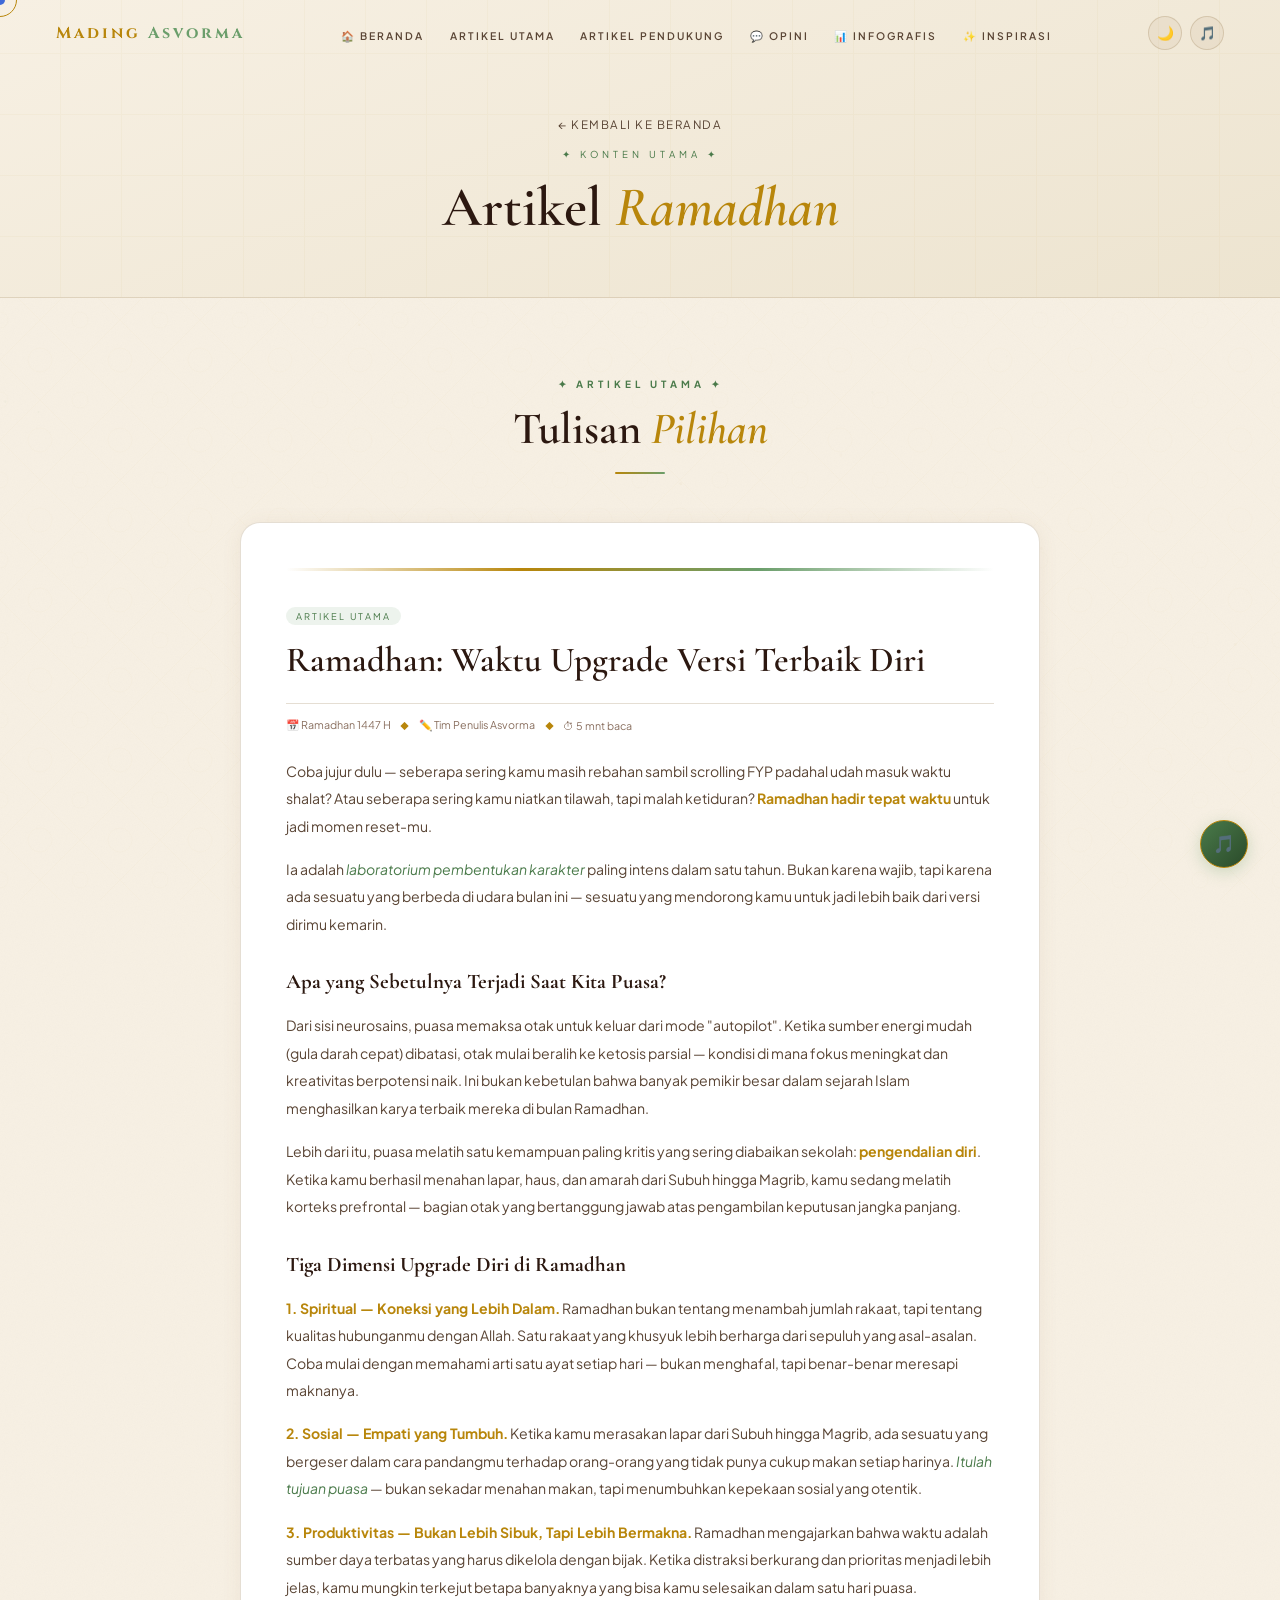
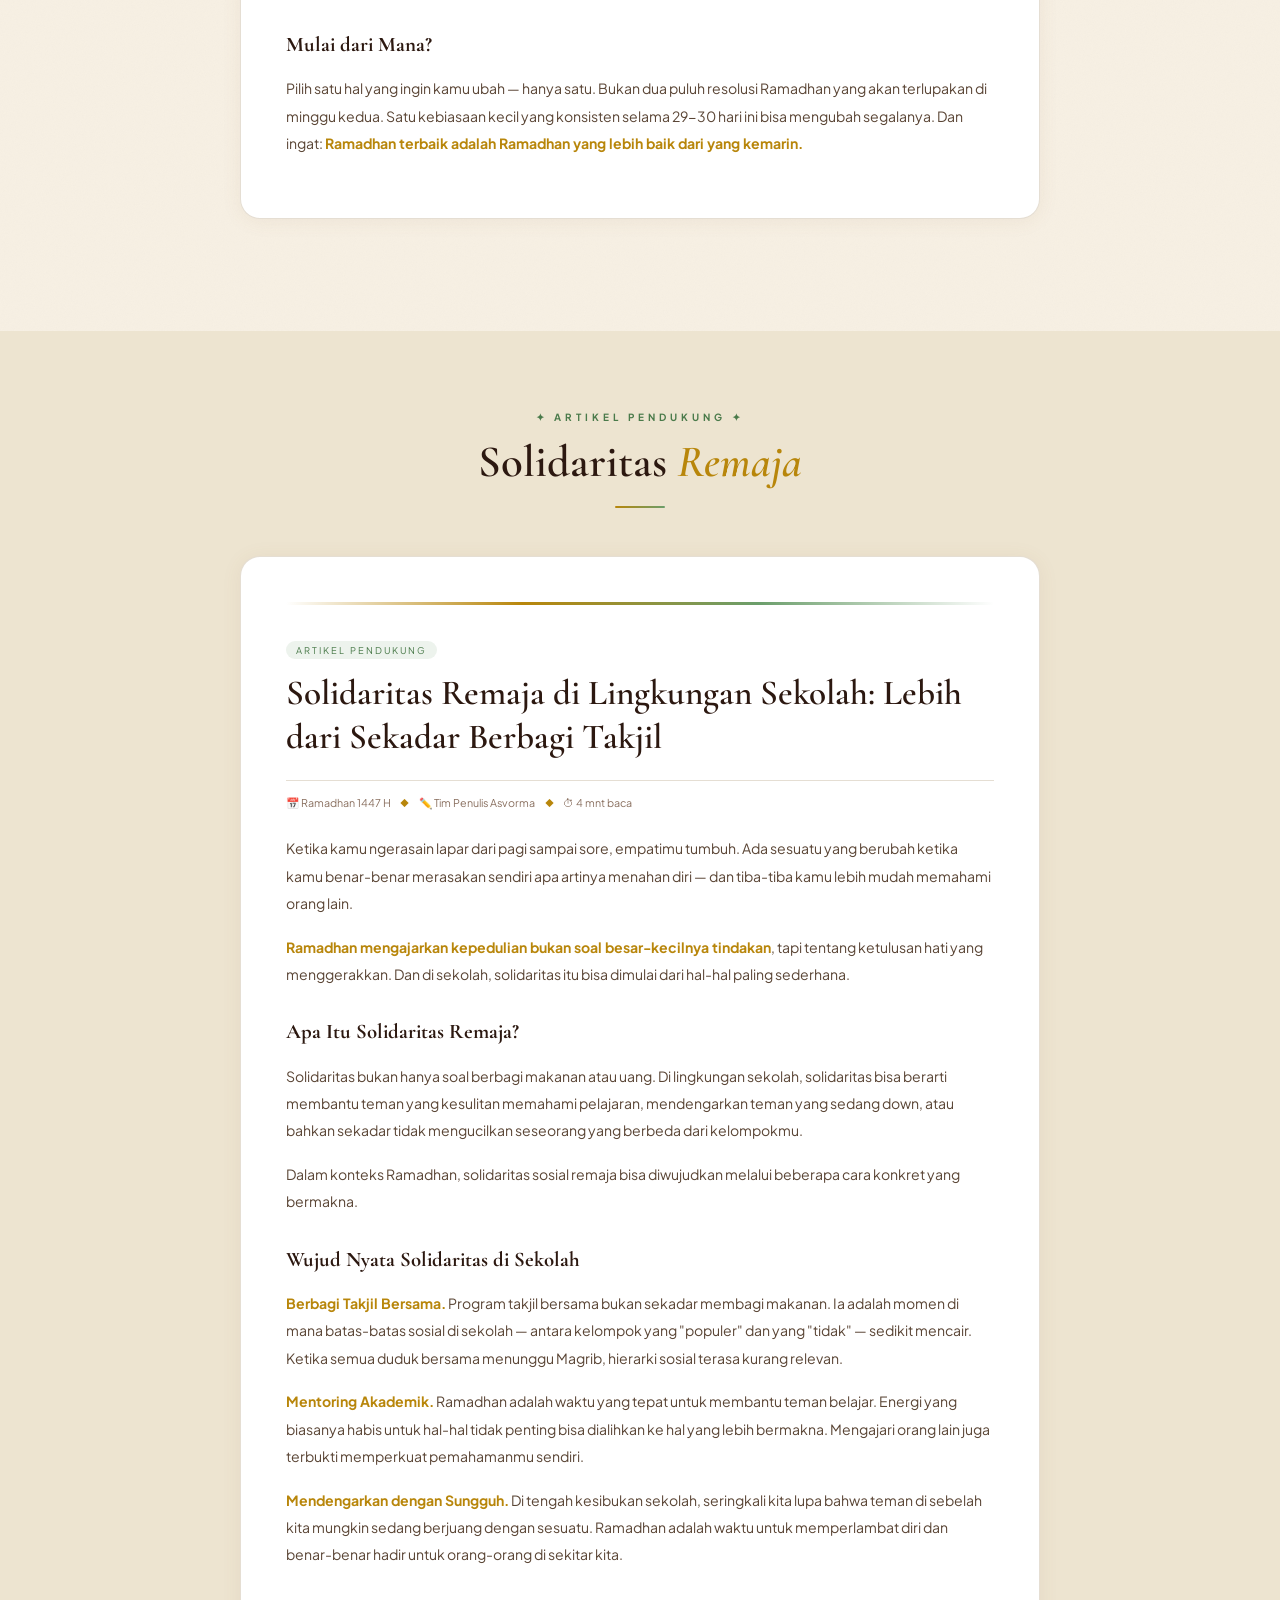
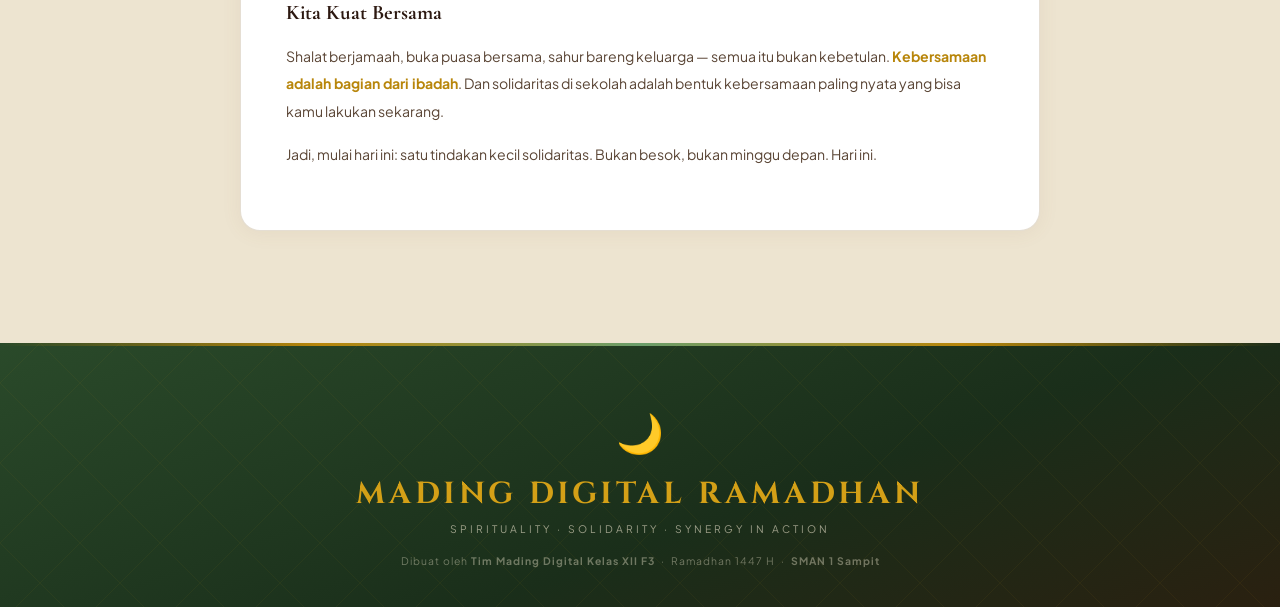
==== commit 0ca64656: "Update artikel.html" ====
--- a/pages/artikel.html
+++ b/pages/artikel.html
@@ -4,6 +4,7 @@
   <meta charset="UTF-8"/>
   <meta name="viewport" content="width=device-width, initial-scale=1.0"/>
   <title>Artikel — Mading Digital Ramadhan 1447 H</title>
+  <link rel="icon" type="image/x-icon" href="/images/favicon.ico">
   <link rel="preconnect" href="https://fonts.googleapis.com">
   <link href="https://fonts.googleapis.com/css2?family=Cormorant+Garamond:ital,wght@0,300;0,400;0,600;0,700;1,300;1,400&family=Cinzel:wght@400;600;700&family=Plus+Jakarta+Sans:wght@300;400;500;600;700;800&family=Scheherazade+New:wght@400;700&display=swap" rel="stylesheet">
   <link rel="stylesheet" href="../assets/css/style.css">
--- a/assets/css/style.css
+++ b/assets/css/style.css
@@ -694,3 +694,163 @@
 .art-full .art-content strong{color:var(--gold);}
 .art-full .art-content em{color:var(--sage-mid);}
 [data-theme="dark"] .art-full .art-content em{color:var(--teal);}
+
+/* ══════════════════════════════════════════════════════
+   MOBILE-FIRST FIXES — max 480px
+   Mengatasi: spacing boros, font terlalu besar, line-height
+   terlalu tinggi, padding kartu berlebihan, teks tengah
+   yang memecah kata di layar sempit.
+══════════════════════════════════════════════════════ */
+@media(max-width:480px){
+
+  /* ── GLOBAL SPACING ── */
+  .sc{padding:2.8rem 1.1rem;}
+  .sh{margin-bottom:1.6rem;}
+  .st{font-size:clamp(1.5rem,6vw,2rem);}
+
+  /* ── NAVBAR ── */
+  nav{padding:.75rem 1rem;}
+  .nav-logo{font-size:.85rem;}
+
+  /* ── PAGE HERO (sub-pages) ── */
+  .page-hero{padding:4.5rem 1.2rem 2rem;}
+  .page-hero-title{font-size:clamp(1.6rem,7vw,2.4rem);}
+
+  /* ── HERO SECTION (index) ── */
+  .hero-content{padding:0 .5rem;}
+  .hero-tag{font-size:.52rem;letter-spacing:2.5px;}
+  .hero-title{font-size:clamp(2rem,9vw,3rem);line-height:1.15;}
+  .hero-sub{font-size:.78rem;line-height:1.6;}
+  .hero-cta{flex-direction:column;gap:.6rem;}
+  .logo-kelas-wrap{gap:.6rem;}
+
+  /* ── COUNTDOWN ── */
+  .cd{gap:.5rem;}
+  .cd-item{min-width:52px;padding:.6rem .7rem;}
+  .cd-n{font-size:1.5rem;}
+  .cd-l{font-size:.48rem;letter-spacing:1px;}
+
+  /* ── EDITORIAL — paling bermasalah ── */
+  .ed-card{padding:1.4rem 1.1rem;}
+  .ed-arabic{font-size:1.45rem;margin-bottom:1rem;opacity:.6;}
+  .ed-body{
+    font-size:.93rem;       /* dari 1.15rem */
+    line-height:1.65;       /* dari 1.9 — ini biang keroknya */
+    text-align:left;        /* dari center — mencegah kata terpenggal */
+    font-style:normal;      /* italic + center = boros di HP */
+  }
+  .ed-sig{margin-top:1rem;padding-top:.8rem;}
+
+  /* ── ARTICLES ── */
+  .art-main,.art-card-s{border-radius:14px;}
+  .art-ph-wrap .art-ph-ico{font-size:2.8rem;}
+  .art-full{padding:1.4rem 1.1rem;border-radius:14px;}
+  .art-full::before{margin-bottom:1.2rem;}
+  .art-full h2{font-size:clamp(1.3rem,5vw,1.8rem);}
+  .art-full .art-content{font-size:.84rem;line-height:1.75;}
+
+  /* ── OPINI ── */
+  .opini-card,.op-full{padding:1.4rem 1.1rem;border-radius:14px;}
+
+  /* ── INFO / 3 PILAR ── */
+  .info-layout{gap:1.5rem;}
+  .info-point{padding:.9rem 1rem;gap:.7rem;}
+  .info-point-num{font-size:1.1rem;width:1.6rem;}
+  .info-point-title{font-size:.8rem;}
+  .info-point-desc{font-size:.74rem;}
+  .info-stats{grid-template-columns:1fr 1fr;gap:.6rem;}
+  .i-stat{padding:.7rem;}
+  .i-stat-n{font-size:1.2rem;}
+  .i-stat-l{font-size:.62rem;}
+
+  /* ── DATA VIZ CARDS ── */
+  .dv-card{padding:1.3rem 1rem;border-radius:14px;}
+  .dv-card-title{font-size:.98rem;}
+  .dv-grid{gap:1rem;}
+
+  /* ── IMSAKIYAH ── */
+  .jadwal-head{padding:1.1rem 1.2rem;}
+  .jadwal-head h3{font-size:1rem;}
+  .shalat-grid{gap:.4rem;}
+  .shalat-item{padding:.5rem .3rem;}
+  .shalat-name{font-size:.58rem;letter-spacing:.5px;}
+  .shalat-time{font-size:.88rem;}
+
+  /* ── TIPS RAMADHAN ── */
+  .tip-c{padding:1.2rem 1rem;}
+  .tip-ico{font-size:1.7rem;margin-bottom:.6rem;}
+  .tip-title{font-size:1rem;}
+  .tip-desc{font-size:.75rem;line-height:1.65;}
+
+  /* ── DOA HARIAN ── */
+  .doa-card{padding:1.2rem 1rem;border-radius:14px;}
+  .doa-title{font-size:1rem;}
+  .doa-arabic{font-size:1.25rem;line-height:1.8;}
+  .doa-latin{font-size:.76rem;line-height:1.65;}
+  .doa-arti{font-size:.73rem;line-height:1.65;}
+
+  /* ── CERPEN & PUISI ── */
+  .cerpen-card{padding:1.4rem 1.1rem;border-radius:14px;}
+  .cerpen-title{font-size:clamp(1.2rem,5vw,1.6rem);margin-bottom:1rem;}
+  .cerpen-body{
+    font-size:.9rem;
+    line-height:1.75;  /* dari 2.0 */
+  }
+  .cerpen-body p{margin-bottom:.75rem;}
+  .puisi-body{
+    font-size:.98rem;
+    line-height:1.85;  /* dari 2.1 */
+    font-style:italic;
+  }
+
+  /* ── FAKTA FLIP CARDS ── */
+  .fakta-flip{height:180px;}
+  .fakta-grid{gap:.9rem;}
+
+  /* ── KARYA POSTER ── */
+  .poster-grid{grid-template-columns:1fr 1fr;gap:.9rem;}
+  .poster-card{border-radius:14px;}
+
+  /* ── FOOTER ── */
+  footer{padding:3rem 1.2rem 2rem;}
+  .ft-title{font-size:clamp(.9rem,4vw,1.3rem);letter-spacing:2px;}
+  .ft-q{font-size:.87rem;line-height:1.6;}
+  .ft-ar{font-size:1.3rem;}
+  .f-chip{font-size:.67rem;padding:.4rem .8rem;}
+
+  /* ── AUDIO FAB ── */
+  .afab{bottom:1.2rem;right:1.2rem;width:42px;height:42px;font-size:1rem;}
+
+  /* ── SLIDER ── */
+  .slider-section-wrap{padding:3rem 0;}
+  .slider-header{padding:0 1.2rem 1.8rem;}
+
+  /* ── QUIZ ── */
+  .quiz-wrap{padding:1.5rem 1.1rem;border-radius:14px;}
+  .quiz-q{font-size:.9rem;line-height:1.65;}
+  .quiz-opt{padding:.8rem 1rem;font-size:.8rem;}
+
+  /* ── TIM GRID ── */
+  .tim-grid{grid-template-columns:repeat(2,1fr);gap:.8rem;}
+  .tim-card{padding:1rem .8rem;}
+  .tim-av{width:56px;height:56px;font-size:1.2rem;}
+  .tim-name{font-size:.82rem;}
+
+  /* ── AYAT STRIP ── */
+  #ayat-strip{padding:2.5rem 1.2rem;}
+  .ayat-ar{font-size:clamp(1.3rem,5vw,1.8rem) !important;line-height:1.8;}
+  .ayat-tr{font-size:.8rem;line-height:1.6;}
+  .ayat-label{font-size:.55rem;letter-spacing:2px;}
+  .ayat-orn{display:none;}
+}
+
+/* ── Extra-small (≤380px, mis. iPhone SE gen 1) ── */
+@media(max-width:380px){
+  .sc{padding:2.2rem .9rem;}
+  .ed-body{font-size:.88rem;line-height:1.6;}
+  .cerpen-body{font-size:.86rem;}
+  .puisi-body{font-size:.92rem;}
+  .tim-grid{grid-template-columns:repeat(2,1fr);}
+  .cd-item{min-width:46px;padding:.5rem .5rem;}
+  .cd-n{font-size:1.3rem;}
+}
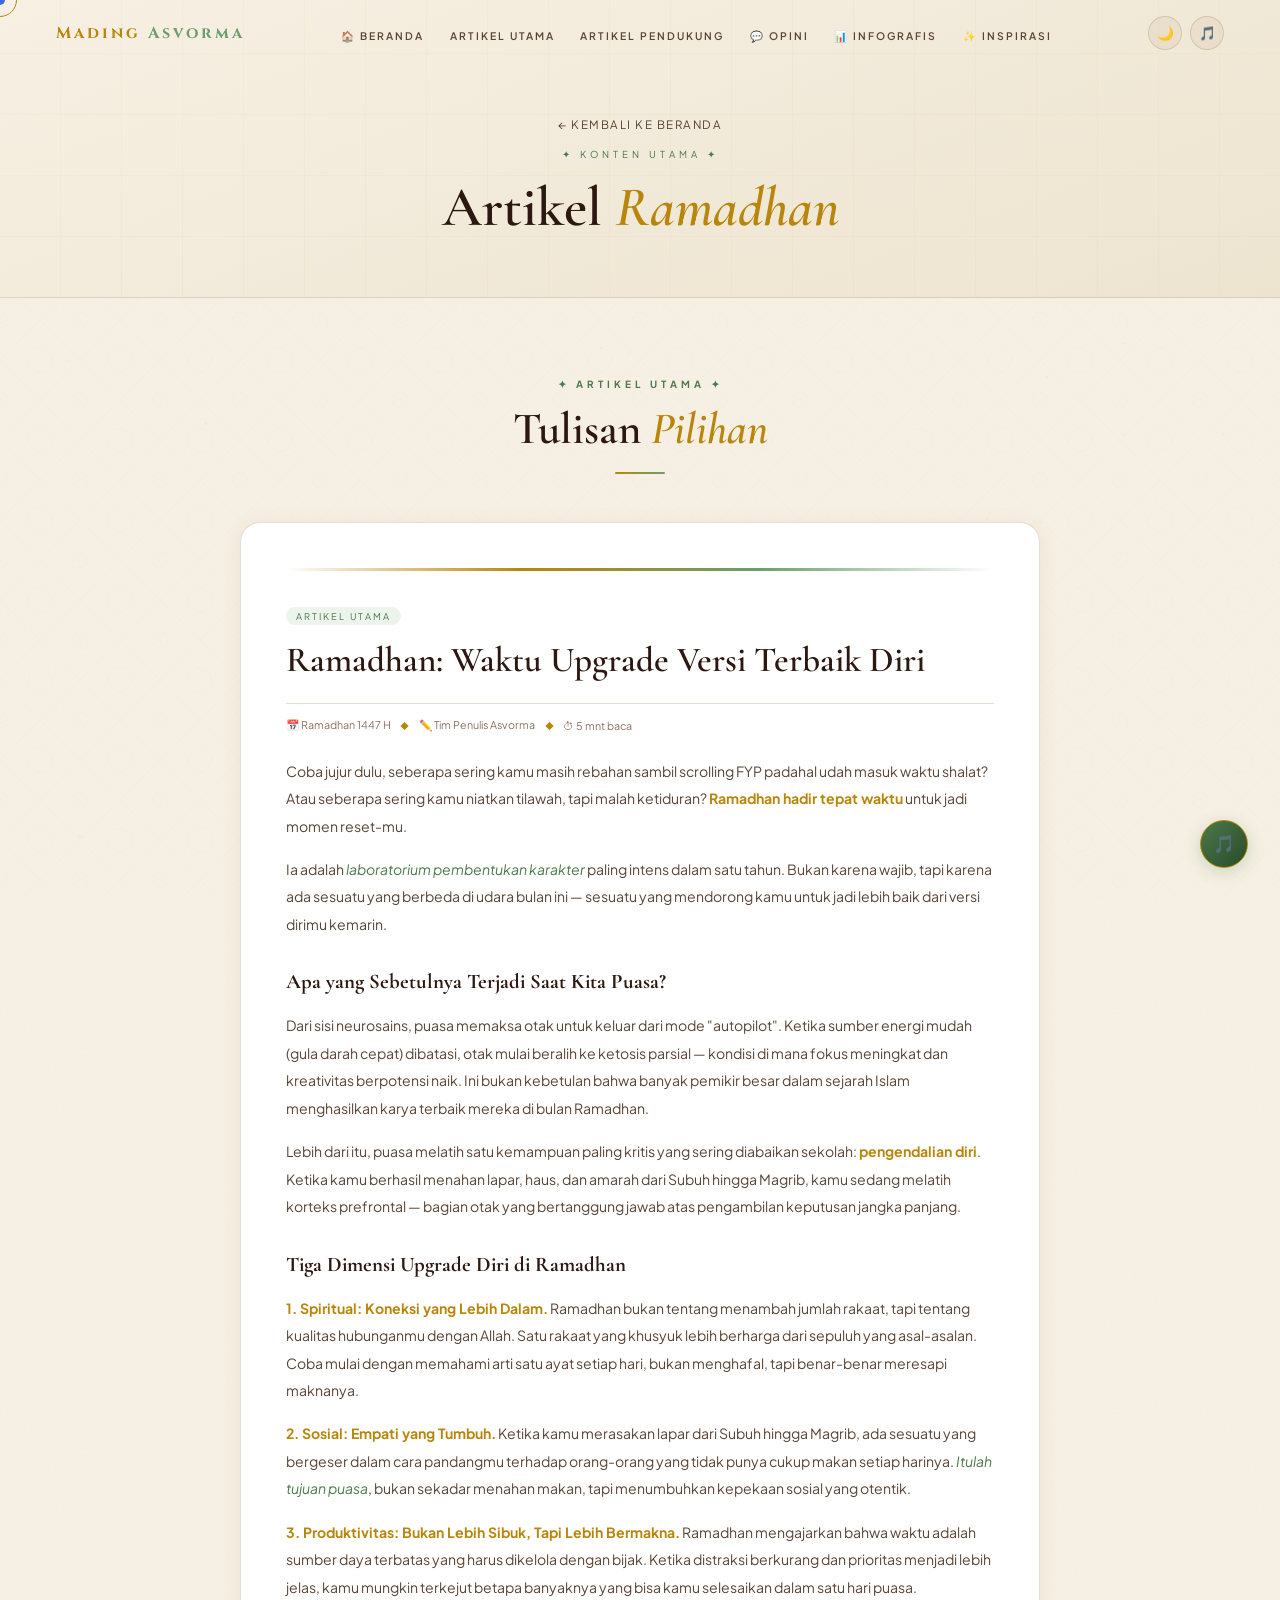
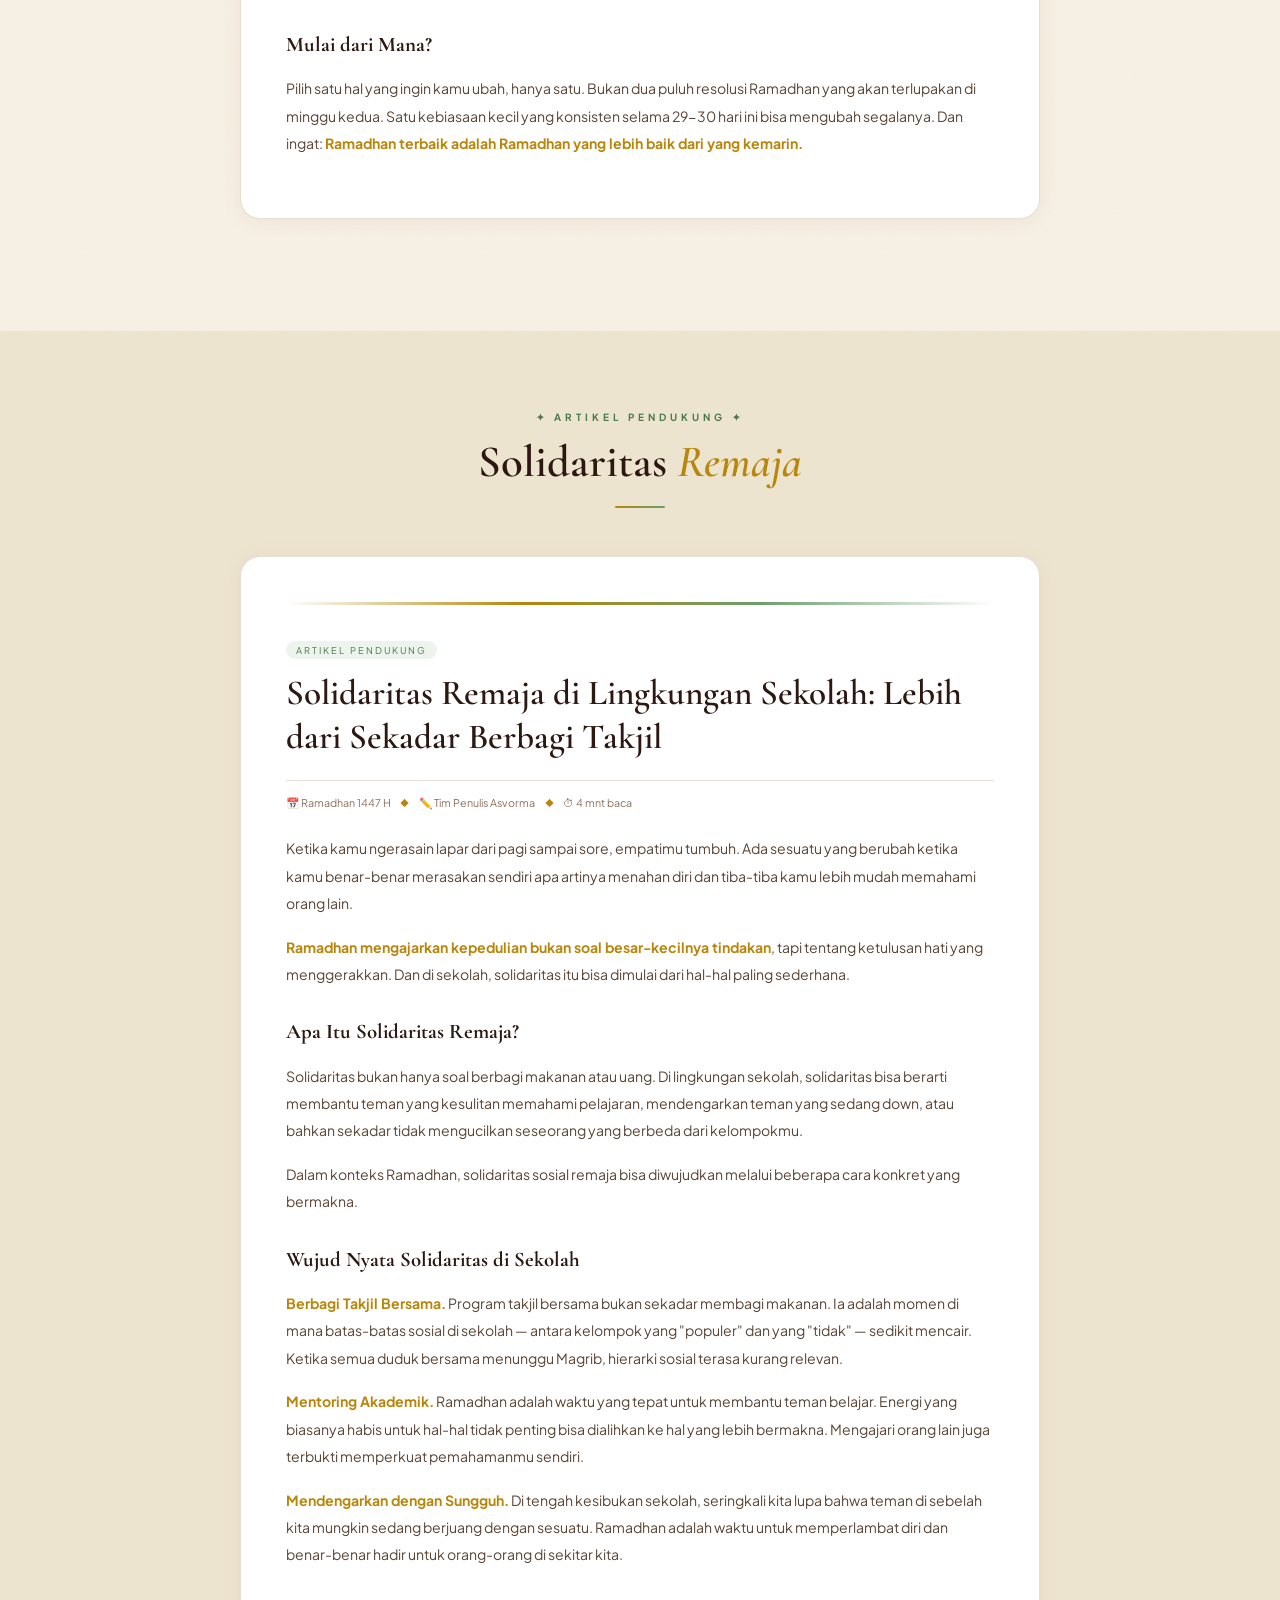
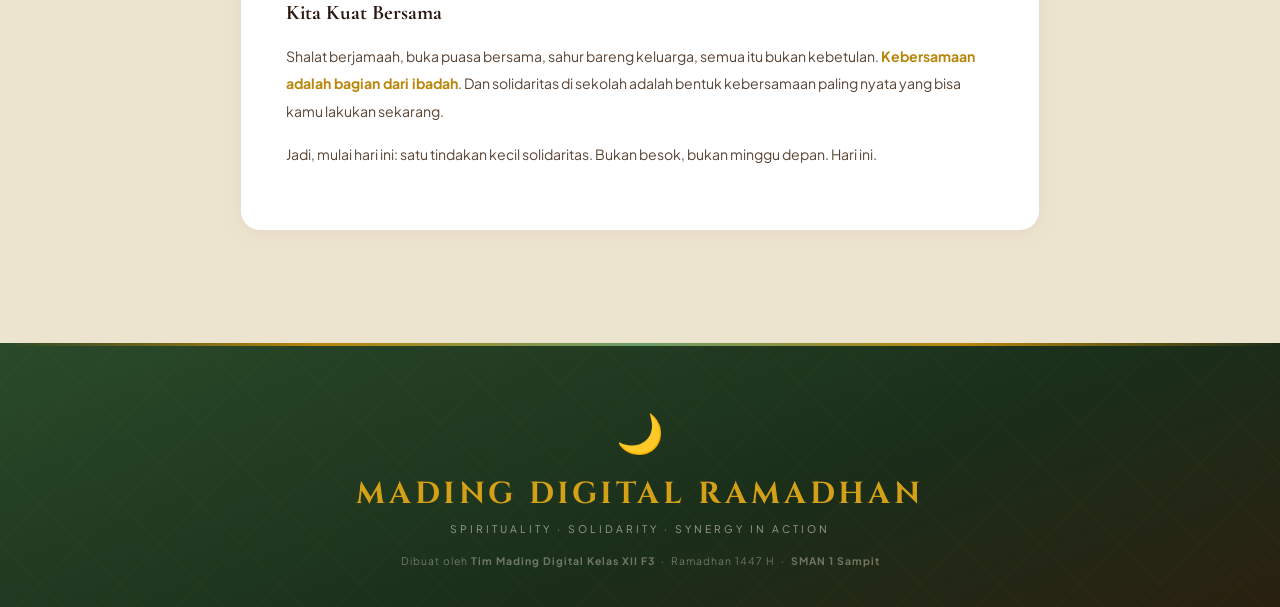
==== commit c585e783: "Update artikel.html" ====
--- a/pages/artikel.html
+++ b/pages/artikel.html
@@ -60,17 +60,17 @@
         <span>⏱ 5 mnt baca</span>
       </div>
       <div class="art-content">
-        <p>Coba jujur dulu — seberapa sering kamu masih rebahan sambil scrolling FYP padahal udah masuk waktu shalat? Atau seberapa sering kamu niatkan tilawah, tapi malah ketiduran? <strong>Ramadhan hadir tepat waktu</strong> untuk jadi momen reset-mu.</p>
+        <p>Coba jujur dulu, seberapa sering kamu masih rebahan sambil scrolling FYP padahal udah masuk waktu shalat? Atau seberapa sering kamu niatkan tilawah, tapi malah ketiduran? <strong>Ramadhan hadir tepat waktu</strong> untuk jadi momen reset-mu.</p>
         <p>Ia adalah <em>laboratorium pembentukan karakter</em> paling intens dalam satu tahun. Bukan karena wajib, tapi karena ada sesuatu yang berbeda di udara bulan ini — sesuatu yang mendorong kamu untuk jadi lebih baik dari versi dirimu kemarin.</p>
         <h3>Apa yang Sebetulnya Terjadi Saat Kita Puasa?</h3>
         <p>Dari sisi neurosains, puasa memaksa otak untuk keluar dari mode "autopilot". Ketika sumber energi mudah (gula darah cepat) dibatasi, otak mulai beralih ke ketosis parsial — kondisi di mana fokus meningkat dan kreativitas berpotensi naik. Ini bukan kebetulan bahwa banyak pemikir besar dalam sejarah Islam menghasilkan karya terbaik mereka di bulan Ramadhan.</p>
         <p>Lebih dari itu, puasa melatih satu kemampuan paling kritis yang sering diabaikan sekolah: <strong>pengendalian diri</strong>. Ketika kamu berhasil menahan lapar, haus, dan amarah dari Subuh hingga Magrib, kamu sedang melatih korteks prefrontal — bagian otak yang bertanggung jawab atas pengambilan keputusan jangka panjang.</p>
         <h3>Tiga Dimensi Upgrade Diri di Ramadhan</h3>
-        <p><strong>1. Spiritual — Koneksi yang Lebih Dalam.</strong> Ramadhan bukan tentang menambah jumlah rakaat, tapi tentang kualitas hubunganmu dengan Allah. Satu rakaat yang khusyuk lebih berharga dari sepuluh yang asal-asalan. Coba mulai dengan memahami arti satu ayat setiap hari — bukan menghafal, tapi benar-benar meresapi maknanya.</p>
-        <p><strong>2. Sosial — Empati yang Tumbuh.</strong> Ketika kamu merasakan lapar dari Subuh hingga Magrib, ada sesuatu yang bergeser dalam cara pandangmu terhadap orang-orang yang tidak punya cukup makan setiap harinya. <em>Itulah tujuan puasa</em> — bukan sekadar menahan makan, tapi menumbuhkan kepekaan sosial yang otentik.</p>
-        <p><strong>3. Produktivitas — Bukan Lebih Sibuk, Tapi Lebih Bermakna.</strong> Ramadhan mengajarkan bahwa waktu adalah sumber daya terbatas yang harus dikelola dengan bijak. Ketika distraksi berkurang dan prioritas menjadi lebih jelas, kamu mungkin terkejut betapa banyaknya yang bisa kamu selesaikan dalam satu hari puasa.</p>
+        <p><strong>1. Spiritual: Koneksi yang Lebih Dalam.</strong> Ramadhan bukan tentang menambah jumlah rakaat, tapi tentang kualitas hubunganmu dengan Allah. Satu rakaat yang khusyuk lebih berharga dari sepuluh yang asal-asalan. Coba mulai dengan memahami arti satu ayat setiap hari, bukan menghafal, tapi benar-benar meresapi maknanya.</p>
+        <p><strong>2. Sosial: Empati yang Tumbuh.</strong> Ketika kamu merasakan lapar dari Subuh hingga Magrib, ada sesuatu yang bergeser dalam cara pandangmu terhadap orang-orang yang tidak punya cukup makan setiap harinya. <em>Itulah tujuan puasa</em>, bukan sekadar menahan makan, tapi menumbuhkan kepekaan sosial yang otentik.</p>
+        <p><strong>3. Produktivitas: Bukan Lebih Sibuk, Tapi Lebih Bermakna.</strong> Ramadhan mengajarkan bahwa waktu adalah sumber daya terbatas yang harus dikelola dengan bijak. Ketika distraksi berkurang dan prioritas menjadi lebih jelas, kamu mungkin terkejut betapa banyaknya yang bisa kamu selesaikan dalam satu hari puasa.</p>
         <h3>Mulai dari Mana?</h3>
-        <p>Pilih satu hal yang ingin kamu ubah — hanya satu. Bukan dua puluh resolusi Ramadhan yang akan terlupakan di minggu kedua. Satu kebiasaan kecil yang konsisten selama 29-30 hari ini bisa mengubah segalanya. Dan ingat: <strong>Ramadhan terbaik adalah Ramadhan yang lebih baik dari yang kemarin.</strong></p>
+        <p>Pilih satu hal yang ingin kamu ubah, hanya satu. Bukan dua puluh resolusi Ramadhan yang akan terlupakan di minggu kedua. Satu kebiasaan kecil yang konsisten selama 29-30 hari ini bisa mengubah segalanya. Dan ingat: <strong>Ramadhan terbaik adalah Ramadhan yang lebih baik dari yang kemarin.</strong></p>
       </div>
     </div>
   </div>
@@ -91,7 +91,7 @@
         <span>⏱ 4 mnt baca</span>
       </div>
       <div class="art-content">
-        <p>Ketika kamu ngerasain lapar dari pagi sampai sore, empatimu tumbuh. Ada sesuatu yang berubah ketika kamu benar-benar merasakan sendiri apa artinya menahan diri — dan tiba-tiba kamu lebih mudah memahami orang lain.</p>
+        <p>Ketika kamu ngerasain lapar dari pagi sampai sore, empatimu tumbuh. Ada sesuatu yang berubah ketika kamu benar-benar merasakan sendiri apa artinya menahan diri dan tiba-tiba kamu lebih mudah memahami orang lain.</p>
         <p><strong>Ramadhan mengajarkan kepedulian bukan soal besar-kecilnya tindakan</strong>, tapi tentang ketulusan hati yang menggerakkan. Dan di sekolah, solidaritas itu bisa dimulai dari hal-hal paling sederhana.</p>
         <h3>Apa Itu Solidaritas Remaja?</h3>
         <p>Solidaritas bukan hanya soal berbagi makanan atau uang. Di lingkungan sekolah, solidaritas bisa berarti membantu teman yang kesulitan memahami pelajaran, mendengarkan teman yang sedang down, atau bahkan sekadar tidak mengucilkan seseorang yang berbeda dari kelompokmu.</p>
@@ -101,7 +101,7 @@
         <p><strong>Mentoring Akademik.</strong> Ramadhan adalah waktu yang tepat untuk membantu teman belajar. Energi yang biasanya habis untuk hal-hal tidak penting bisa dialihkan ke hal yang lebih bermakna. Mengajari orang lain juga terbukti memperkuat pemahamanmu sendiri.</p>
         <p><strong>Mendengarkan dengan Sungguh.</strong> Di tengah kesibukan sekolah, seringkali kita lupa bahwa teman di sebelah kita mungkin sedang berjuang dengan sesuatu. Ramadhan adalah waktu untuk memperlambat diri dan benar-benar hadir untuk orang-orang di sekitar kita.</p>
         <h3>Kita Kuat Bersama</h3>
-        <p>Shalat berjamaah, buka puasa bersama, sahur bareng keluarga — semua itu bukan kebetulan. <strong>Kebersamaan adalah bagian dari ibadah</strong>. Dan solidaritas di sekolah adalah bentuk kebersamaan paling nyata yang bisa kamu lakukan sekarang.</p>
+        <p>Shalat berjamaah, buka puasa bersama, sahur bareng keluarga, semua itu bukan kebetulan. <strong>Kebersamaan adalah bagian dari ibadah</strong>. Dan solidaritas di sekolah adalah bentuk kebersamaan paling nyata yang bisa kamu lakukan sekarang.</p>
         <p>Jadi, mulai hari ini: satu tindakan kecil solidaritas. Bukan besok, bukan minggu depan. Hari ini.</p>
       </div>
     </div>
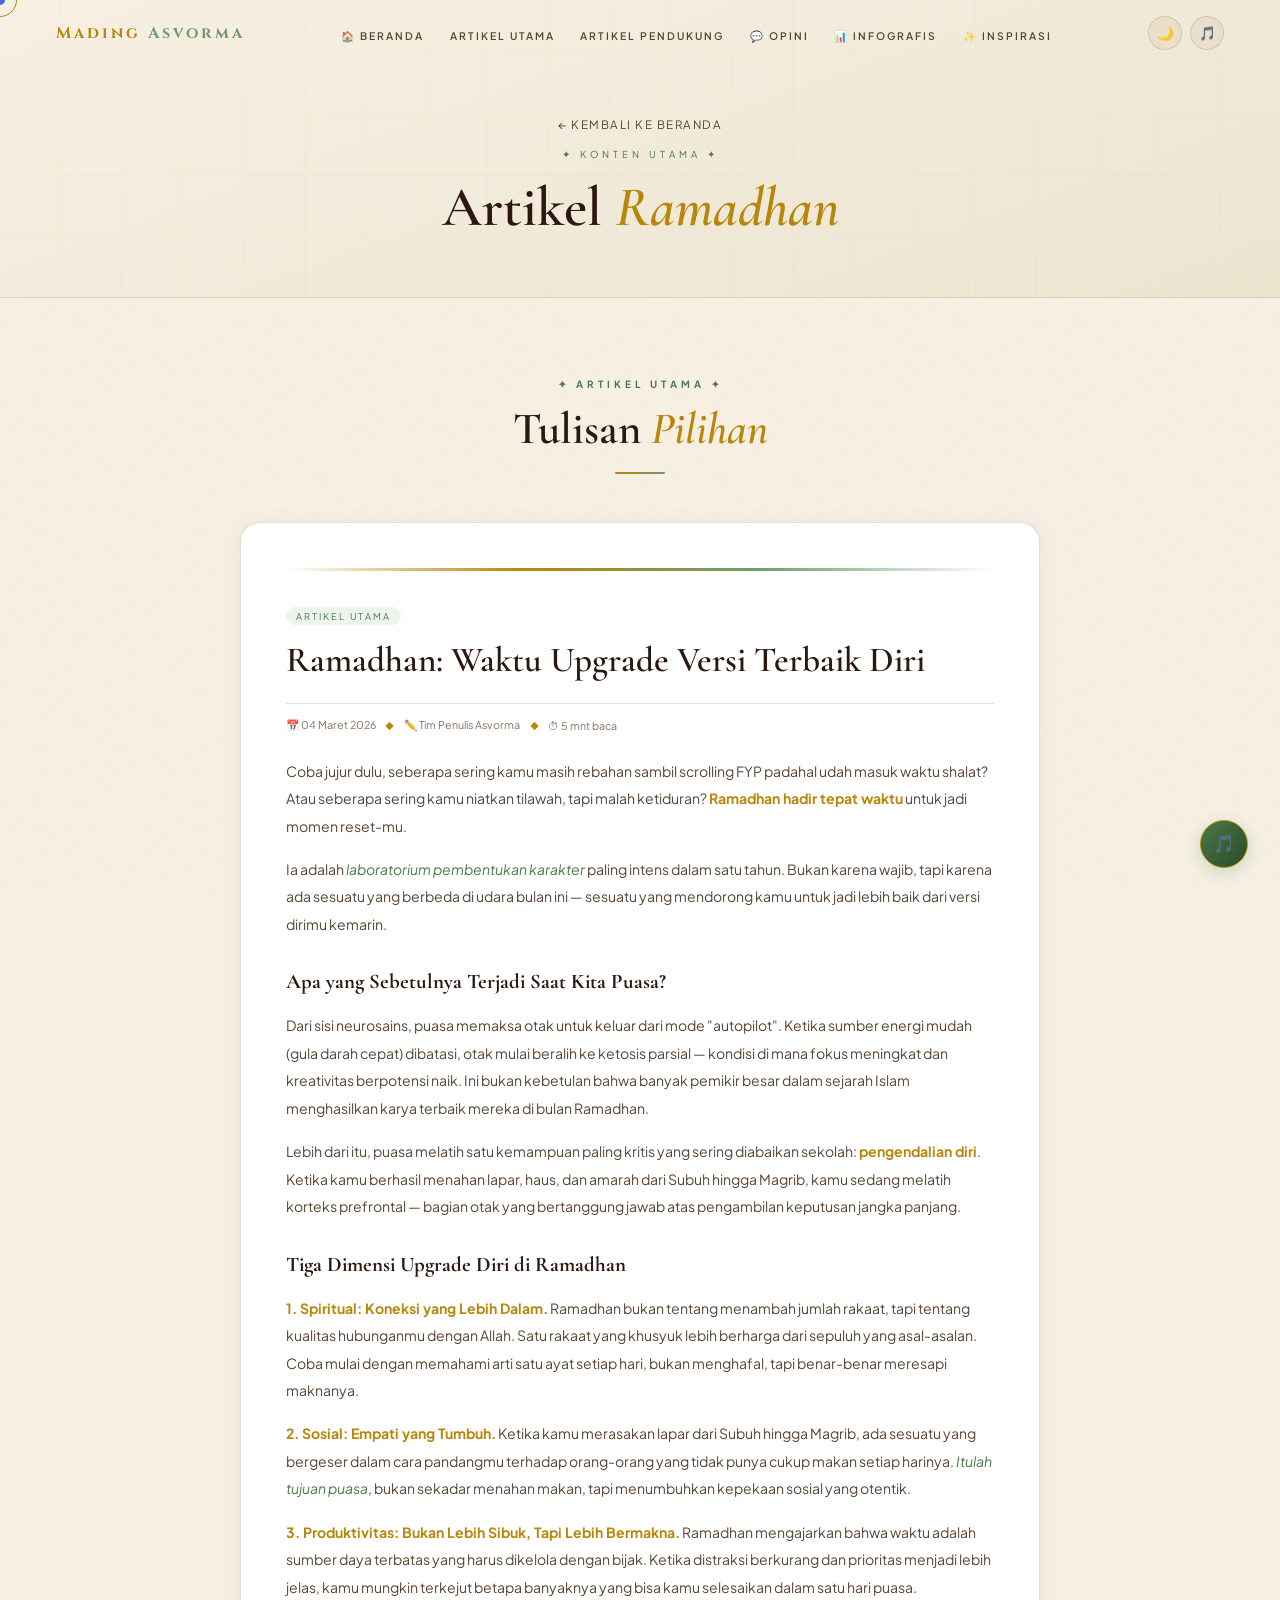
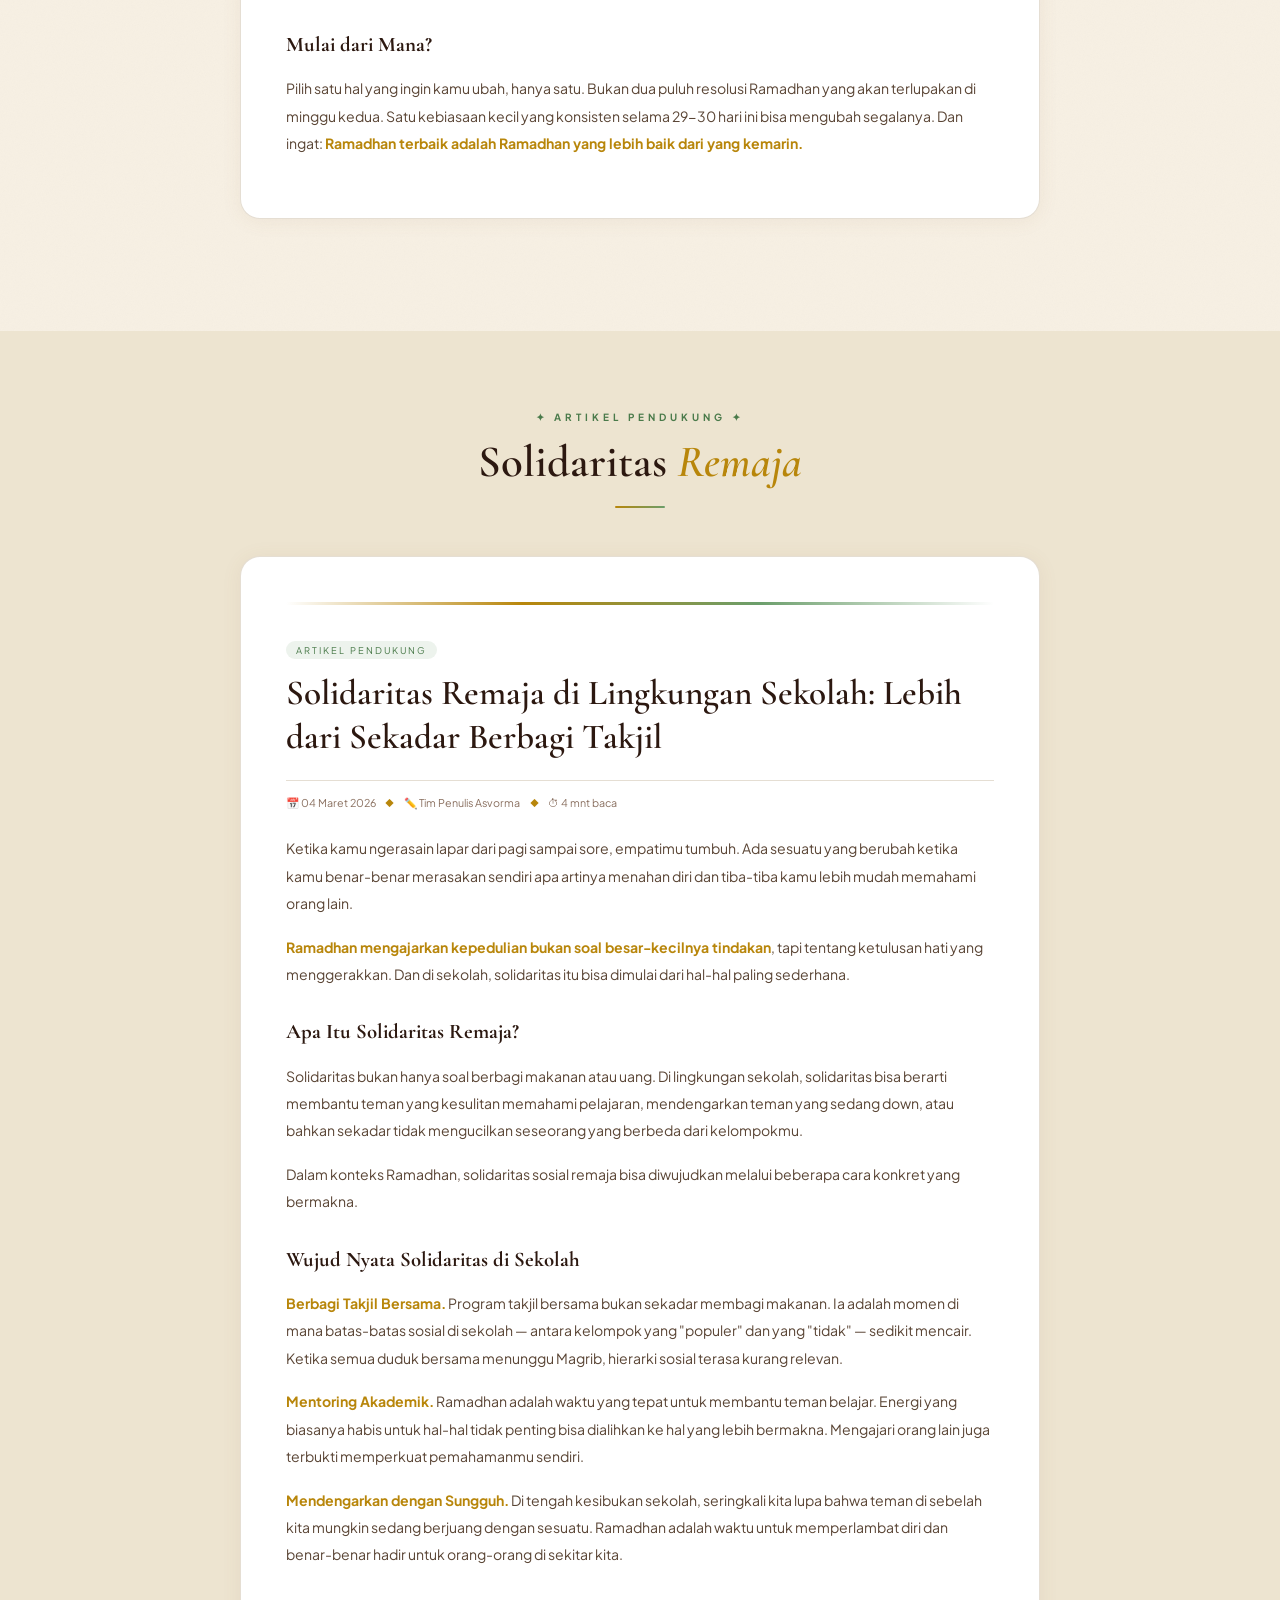
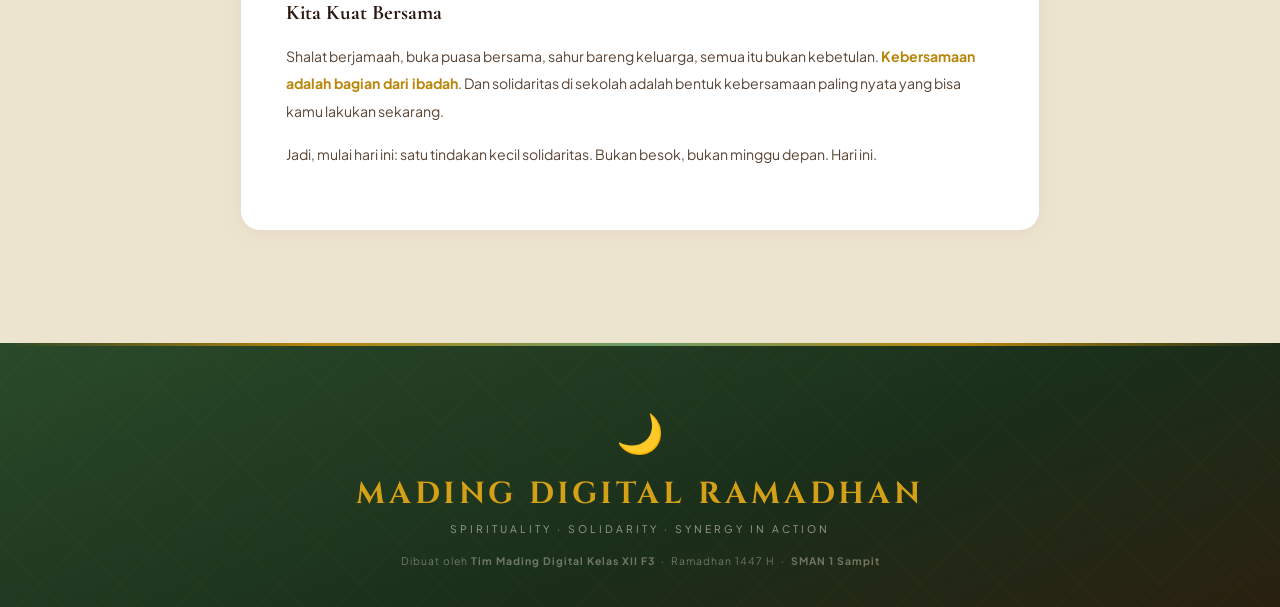
==== commit 60a58c07: "Update artikel.html" ====
--- a/pages/artikel.html
+++ b/pages/artikel.html
@@ -53,7 +53,7 @@
       <span class="art-tag">Artikel Utama</span>
       <h2>Ramadhan: Waktu Upgrade Versi Terbaik Diri</h2>
       <div class="art-meta">
-        <span>📅 Ramadhan 1447 H</span>
+        <span>📅 04 Maret 2026</span>
         <span class="dot">◆</span>
         <span>✏️ Tim Penulis Asvorma</span>
         <span class="dot">◆</span>
@@ -84,7 +84,7 @@
       <span class="art-tag">Artikel Pendukung</span>
       <h2>Solidaritas Remaja di Lingkungan Sekolah: Lebih dari Sekadar Berbagi Takjil</h2>
       <div class="art-meta">
-        <span>📅 Ramadhan 1447 H</span>
+        <span>📅 04 Maret 2026</span>
         <span class="dot">◆</span>
         <span>✏️ Tim Penulis Asvorma</span>
         <span class="dot">◆</span>
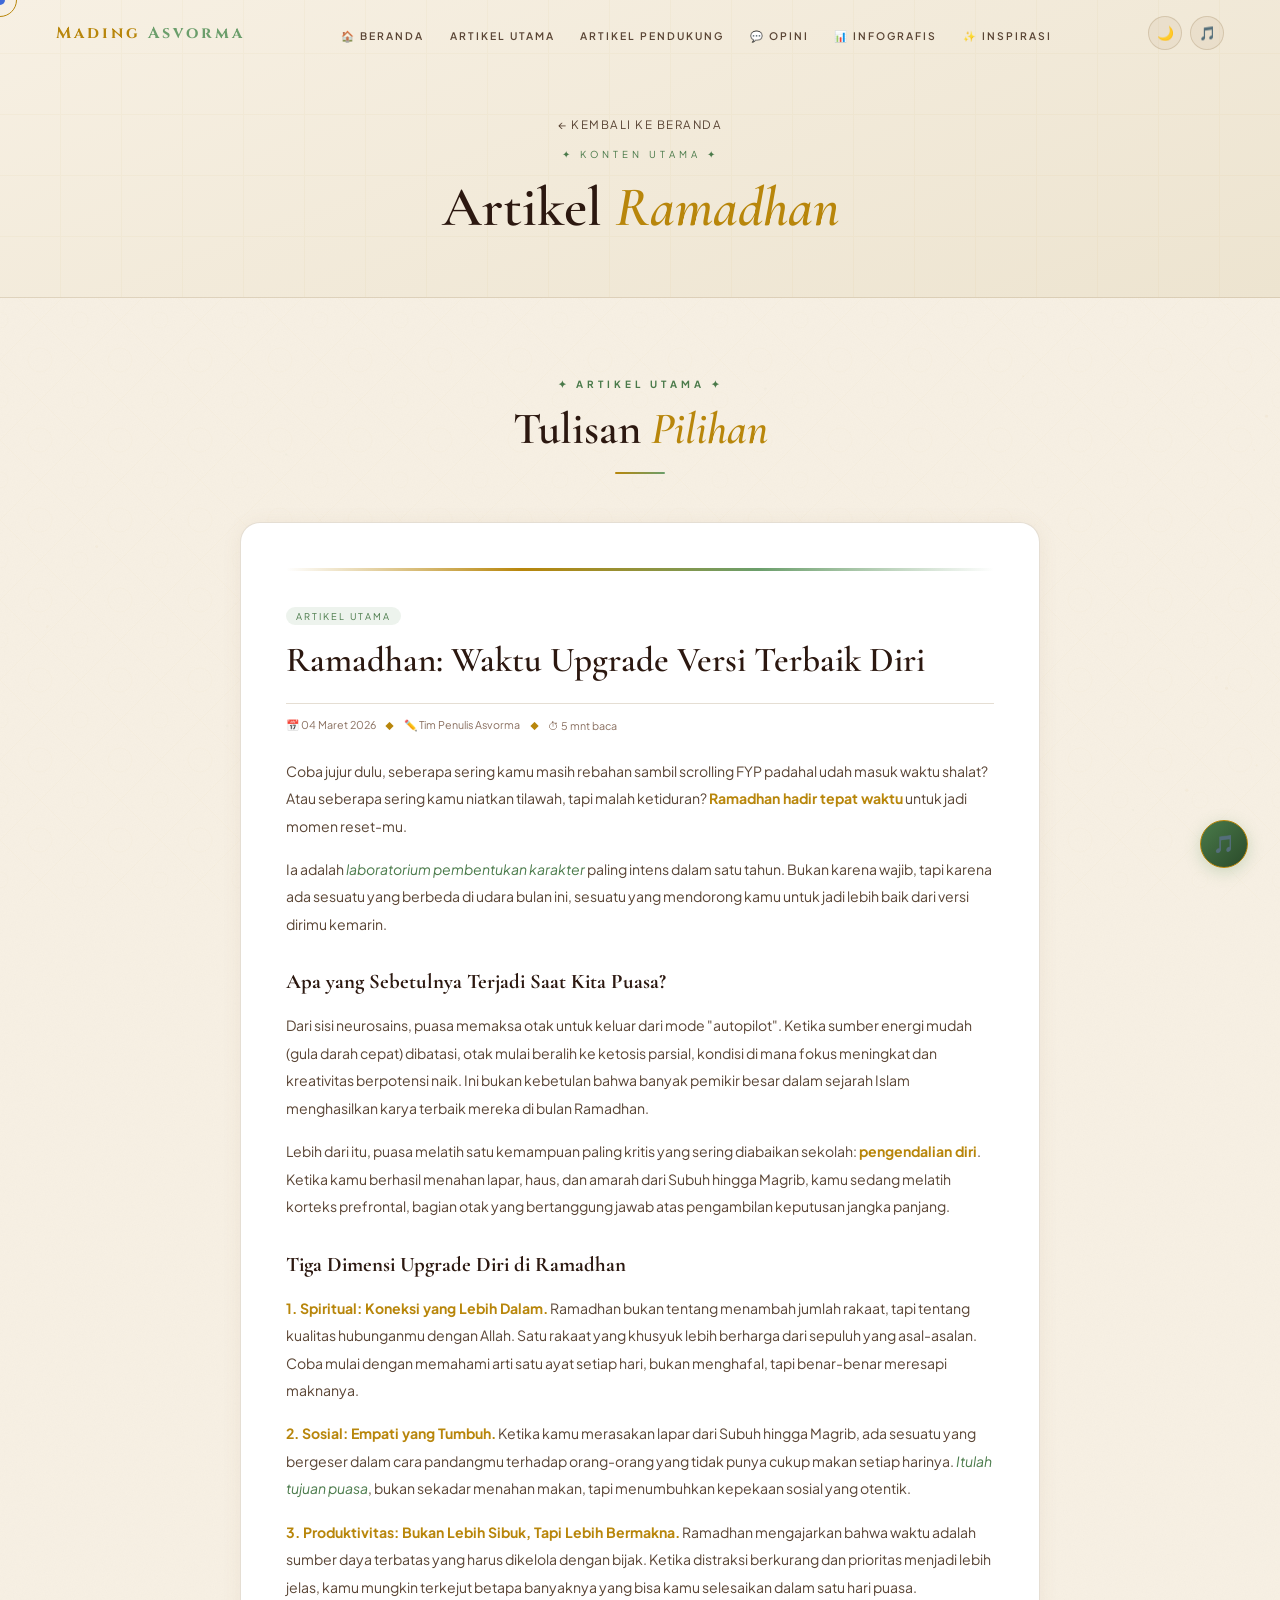
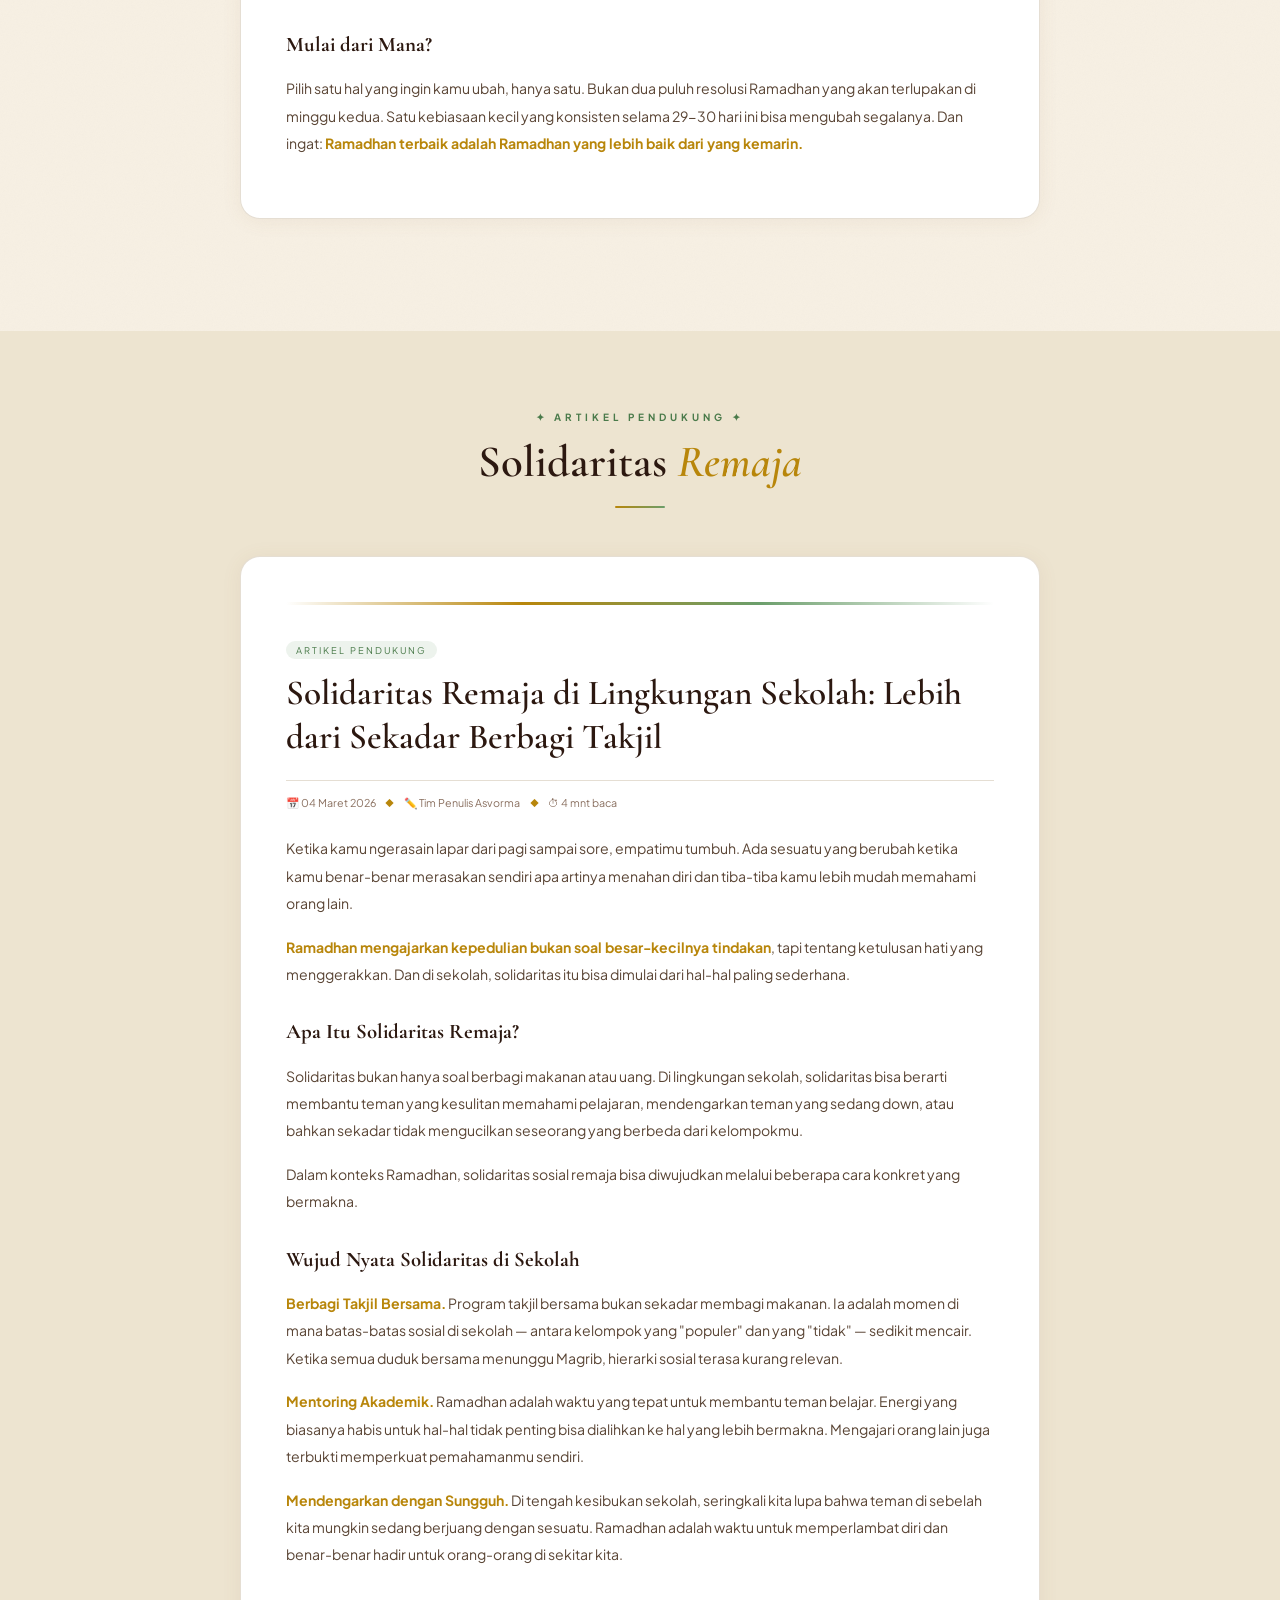
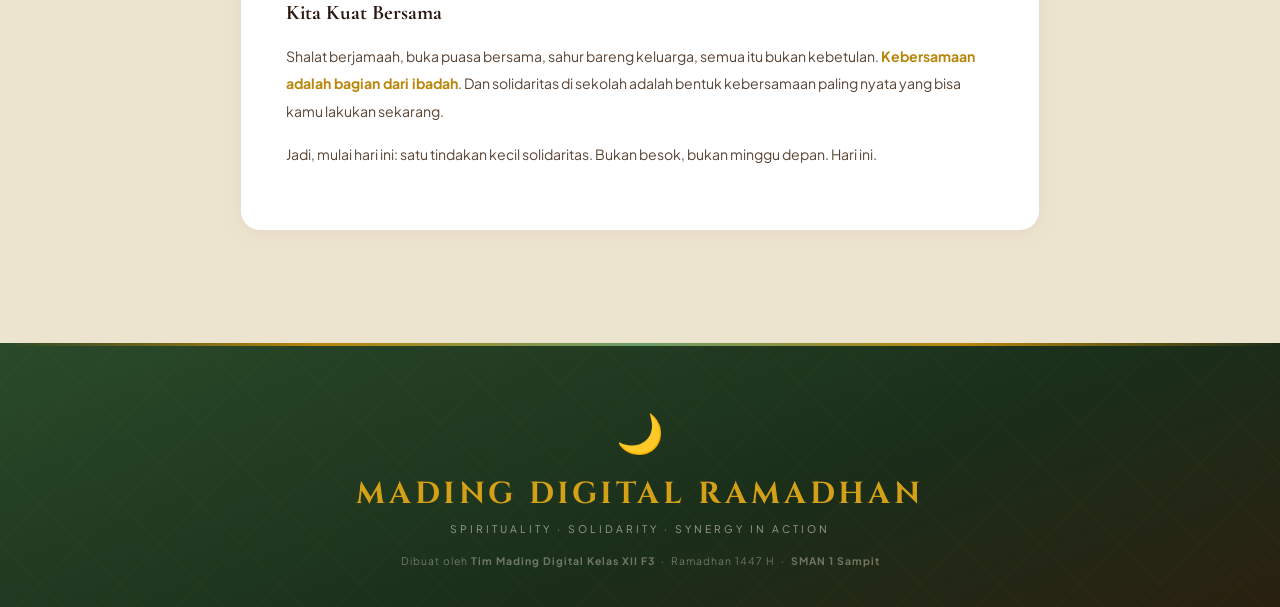
==== commit 3997eef0: "Update artikel.html" ====
--- a/pages/artikel.html
+++ b/pages/artikel.html
@@ -61,10 +61,10 @@
       </div>
       <div class="art-content">
         <p>Coba jujur dulu, seberapa sering kamu masih rebahan sambil scrolling FYP padahal udah masuk waktu shalat? Atau seberapa sering kamu niatkan tilawah, tapi malah ketiduran? <strong>Ramadhan hadir tepat waktu</strong> untuk jadi momen reset-mu.</p>
-        <p>Ia adalah <em>laboratorium pembentukan karakter</em> paling intens dalam satu tahun. Bukan karena wajib, tapi karena ada sesuatu yang berbeda di udara bulan ini — sesuatu yang mendorong kamu untuk jadi lebih baik dari versi dirimu kemarin.</p>
+        <p>Ia adalah <em>laboratorium pembentukan karakter</em> paling intens dalam satu tahun. Bukan karena wajib, tapi karena ada sesuatu yang berbeda di udara bulan ini, sesuatu yang mendorong kamu untuk jadi lebih baik dari versi dirimu kemarin.</p>
         <h3>Apa yang Sebetulnya Terjadi Saat Kita Puasa?</h3>
-        <p>Dari sisi neurosains, puasa memaksa otak untuk keluar dari mode "autopilot". Ketika sumber energi mudah (gula darah cepat) dibatasi, otak mulai beralih ke ketosis parsial — kondisi di mana fokus meningkat dan kreativitas berpotensi naik. Ini bukan kebetulan bahwa banyak pemikir besar dalam sejarah Islam menghasilkan karya terbaik mereka di bulan Ramadhan.</p>
-        <p>Lebih dari itu, puasa melatih satu kemampuan paling kritis yang sering diabaikan sekolah: <strong>pengendalian diri</strong>. Ketika kamu berhasil menahan lapar, haus, dan amarah dari Subuh hingga Magrib, kamu sedang melatih korteks prefrontal — bagian otak yang bertanggung jawab atas pengambilan keputusan jangka panjang.</p>
+        <p>Dari sisi neurosains, puasa memaksa otak untuk keluar dari mode "autopilot". Ketika sumber energi mudah (gula darah cepat) dibatasi, otak mulai beralih ke ketosis parsial, kondisi di mana fokus meningkat dan kreativitas berpotensi naik. Ini bukan kebetulan bahwa banyak pemikir besar dalam sejarah Islam menghasilkan karya terbaik mereka di bulan Ramadhan.</p>
+        <p>Lebih dari itu, puasa melatih satu kemampuan paling kritis yang sering diabaikan sekolah: <strong>pengendalian diri</strong>. Ketika kamu berhasil menahan lapar, haus, dan amarah dari Subuh hingga Magrib, kamu sedang melatih korteks prefrontal, bagian otak yang bertanggung jawab atas pengambilan keputusan jangka panjang.</p>
         <h3>Tiga Dimensi Upgrade Diri di Ramadhan</h3>
         <p><strong>1. Spiritual: Koneksi yang Lebih Dalam.</strong> Ramadhan bukan tentang menambah jumlah rakaat, tapi tentang kualitas hubunganmu dengan Allah. Satu rakaat yang khusyuk lebih berharga dari sepuluh yang asal-asalan. Coba mulai dengan memahami arti satu ayat setiap hari, bukan menghafal, tapi benar-benar meresapi maknanya.</p>
         <p><strong>2. Sosial: Empati yang Tumbuh.</strong> Ketika kamu merasakan lapar dari Subuh hingga Magrib, ada sesuatu yang bergeser dalam cara pandangmu terhadap orang-orang yang tidak punya cukup makan setiap harinya. <em>Itulah tujuan puasa</em>, bukan sekadar menahan makan, tapi menumbuhkan kepekaan sosial yang otentik.</p>
